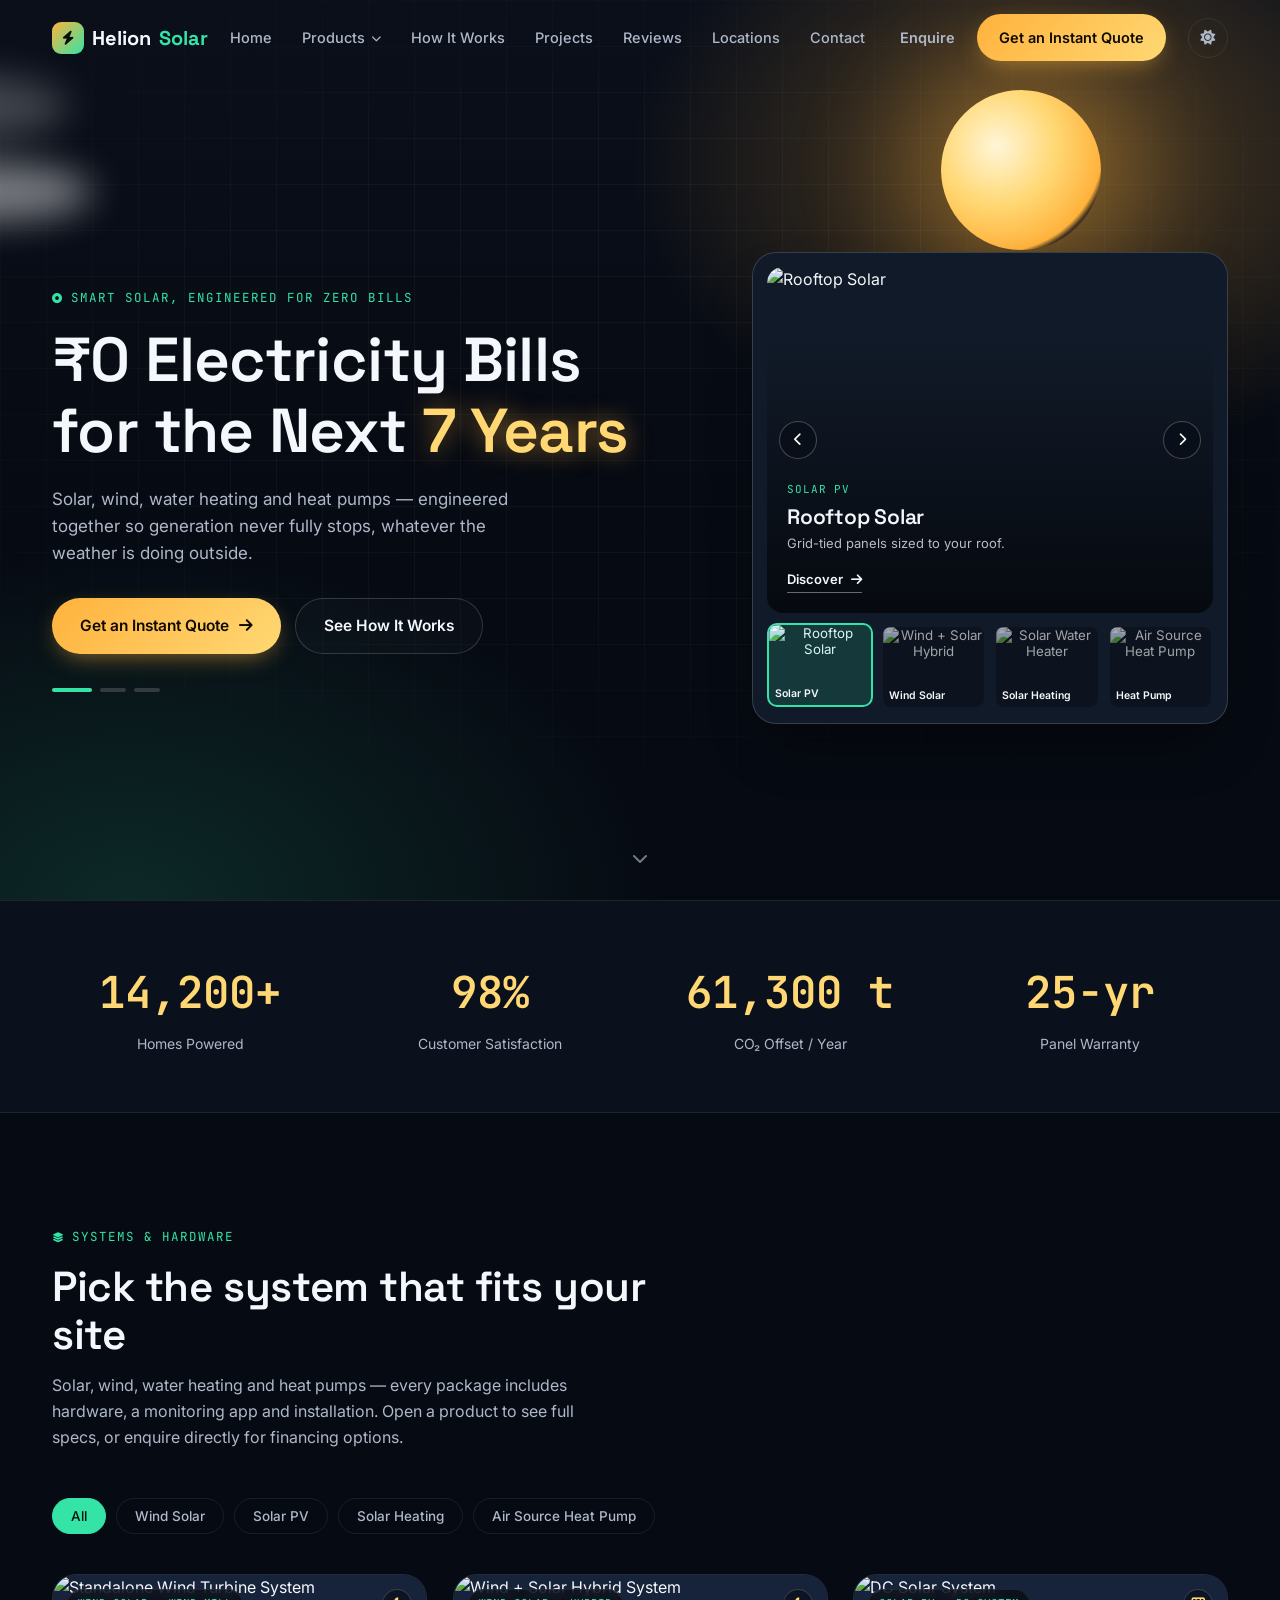
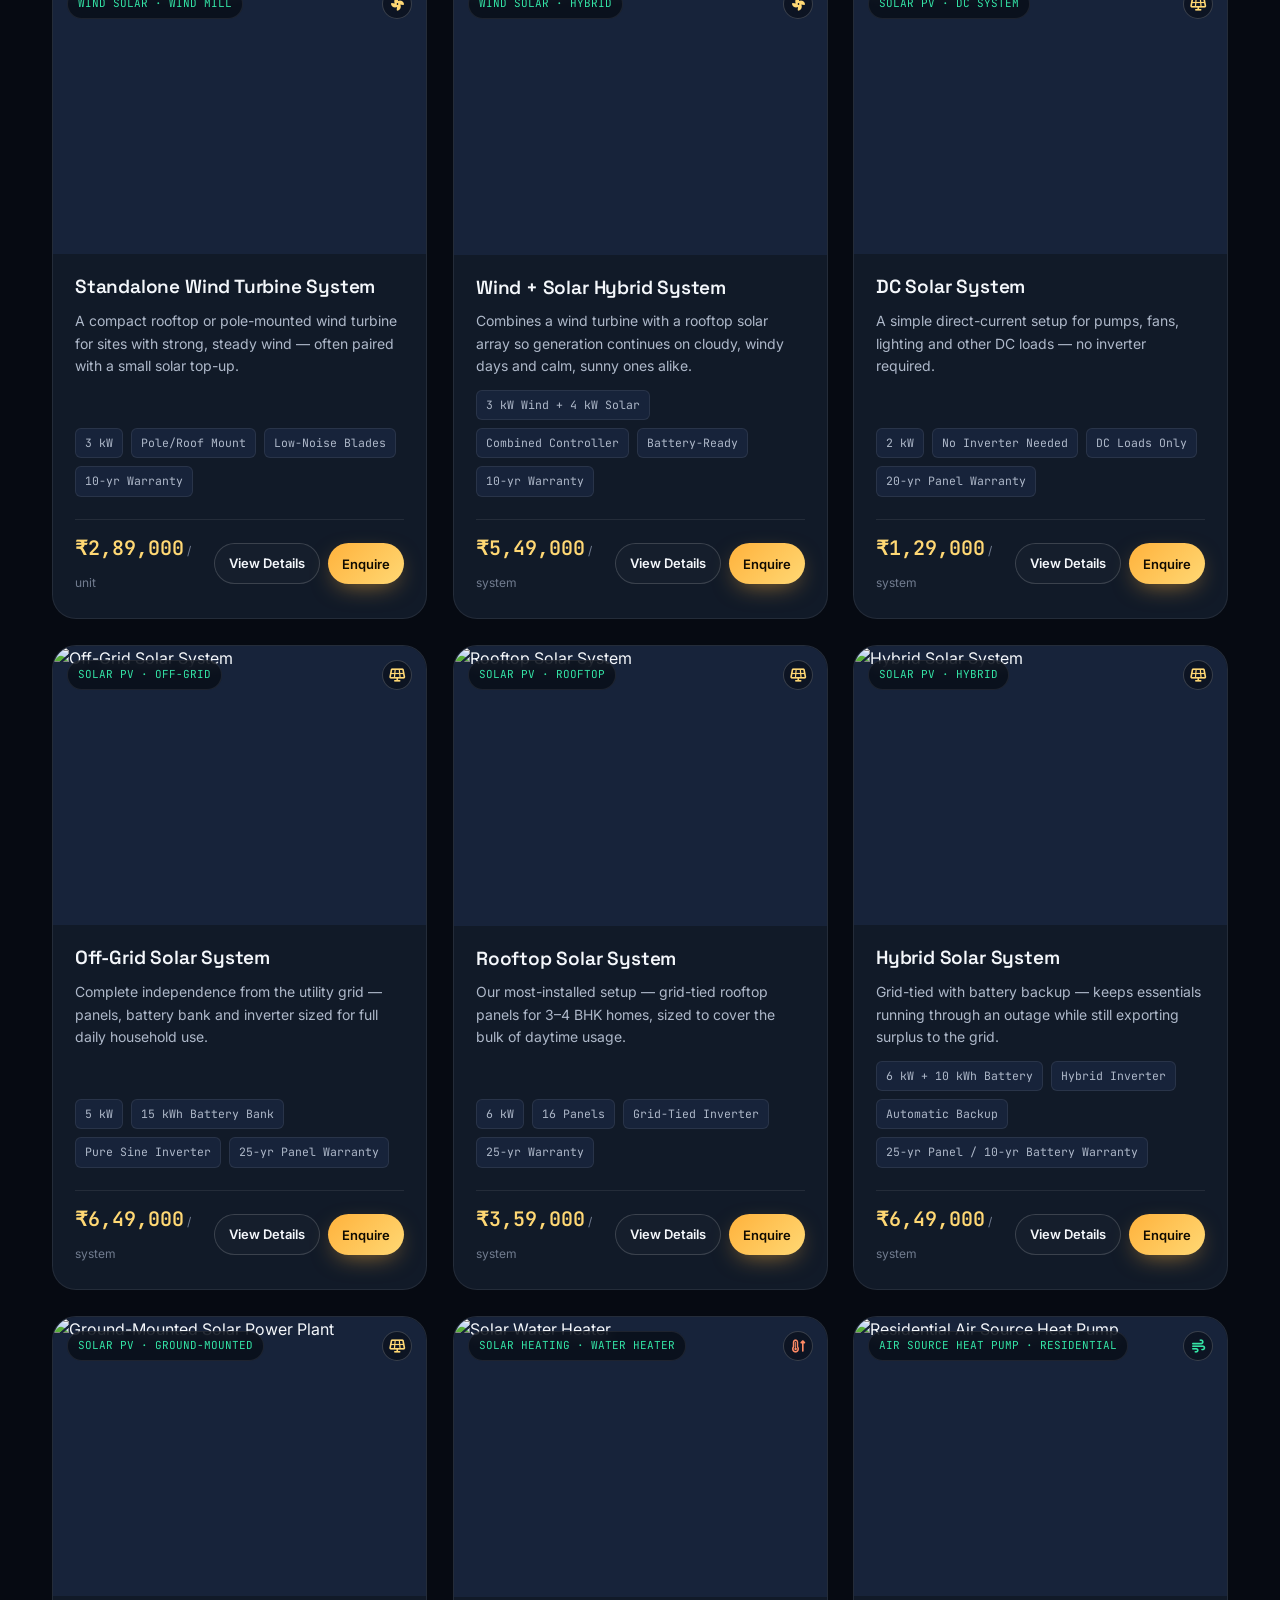
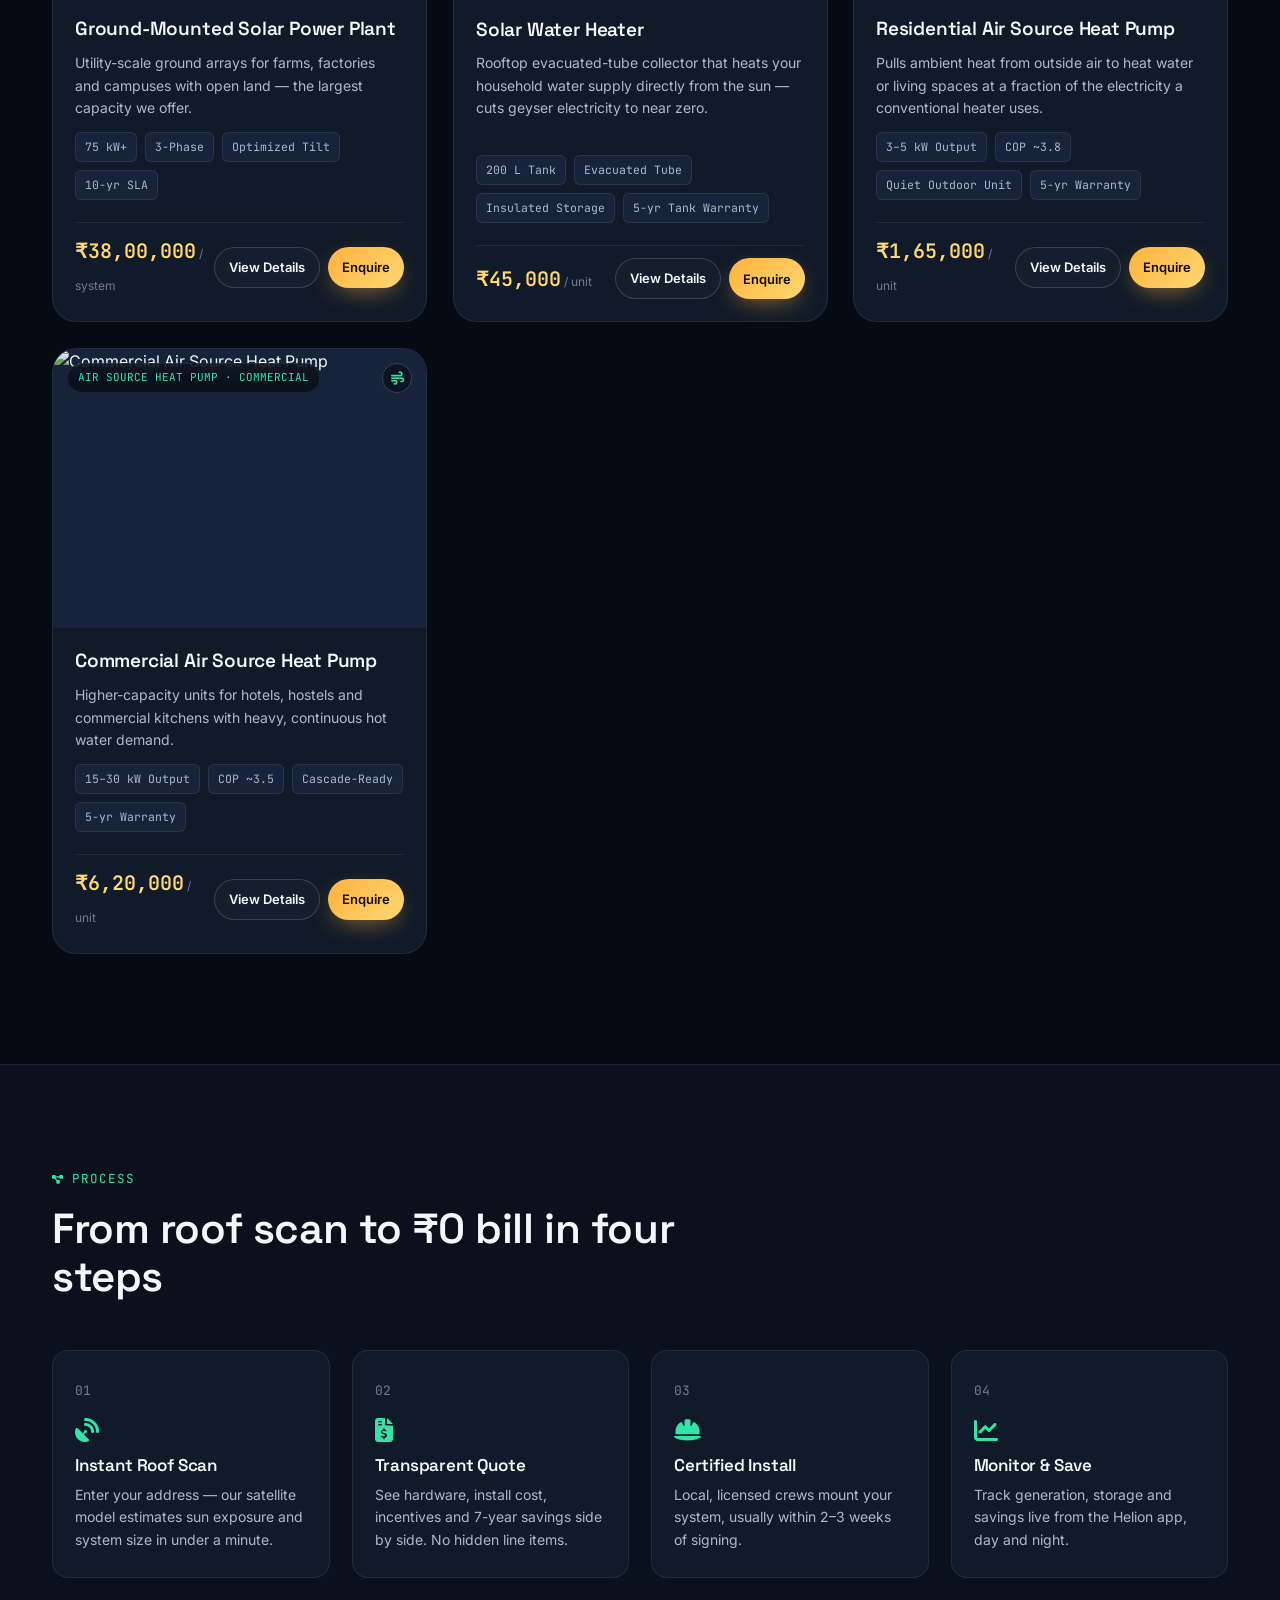
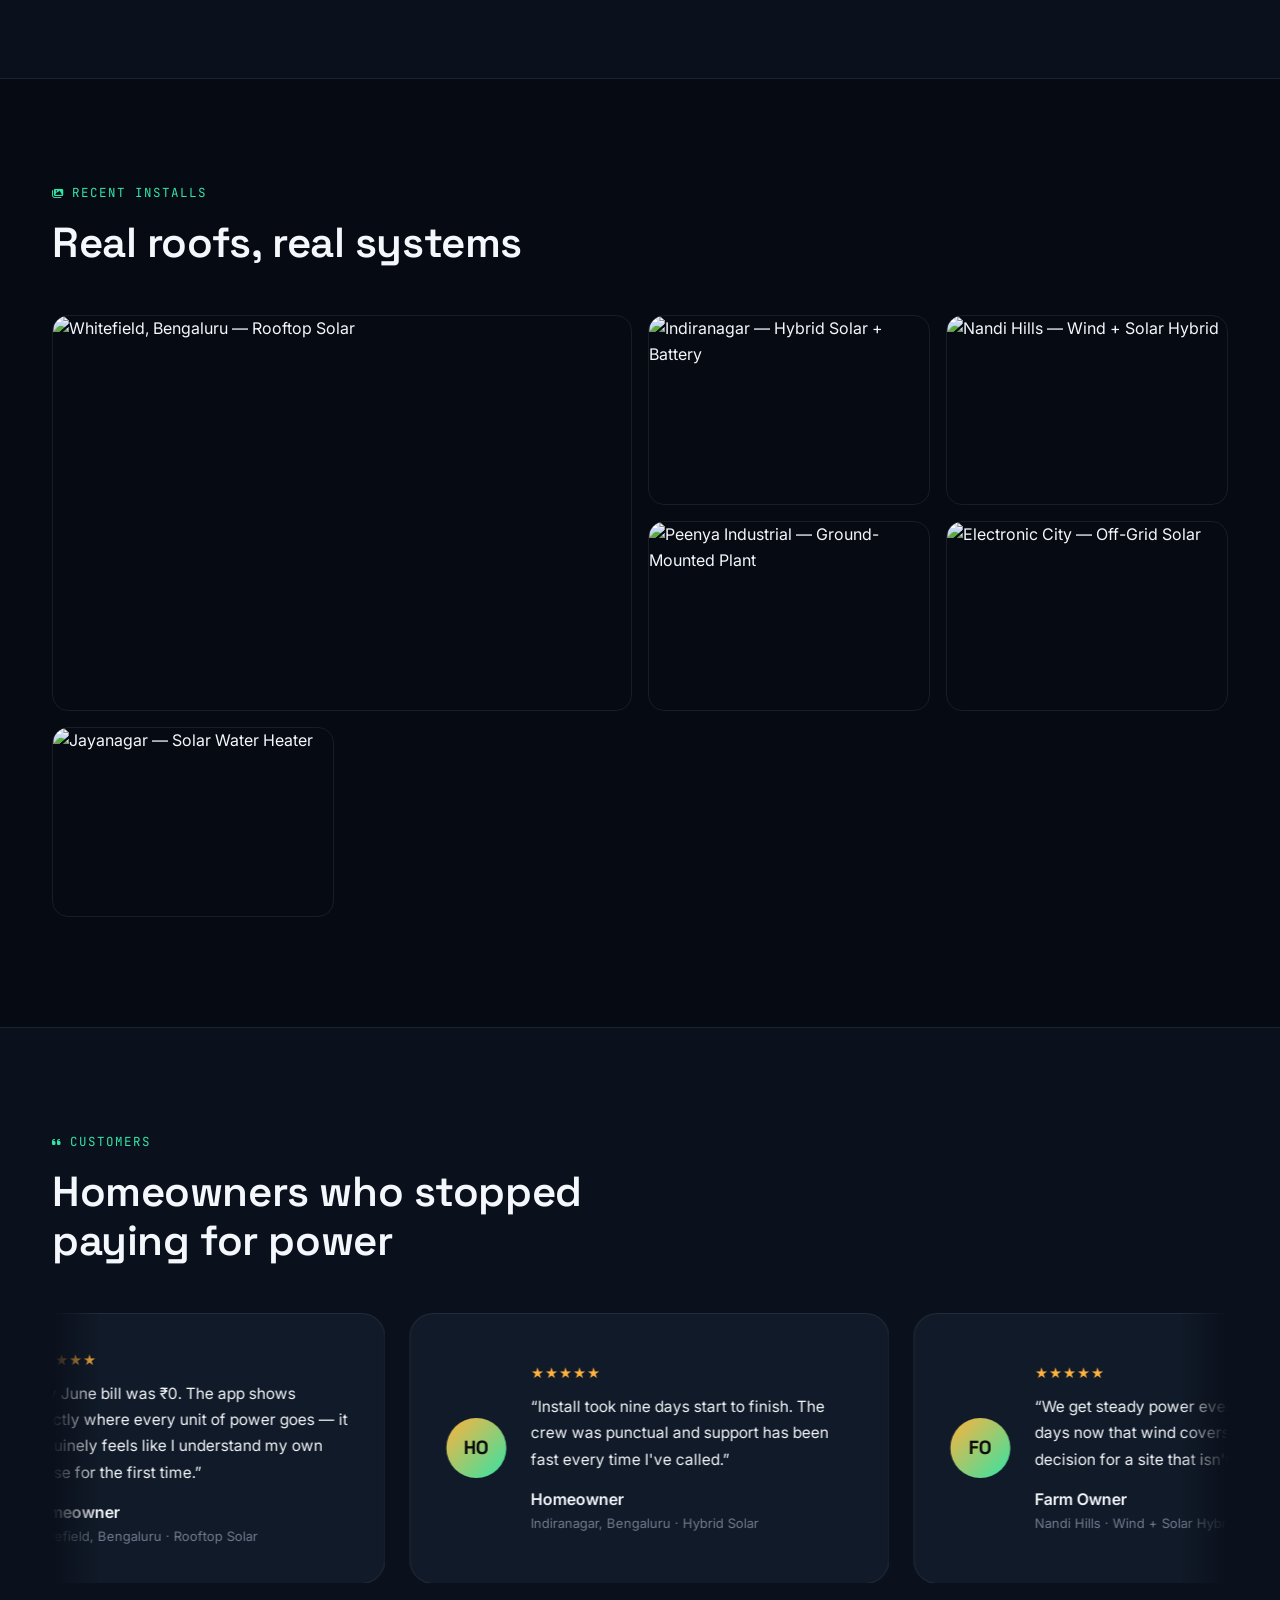
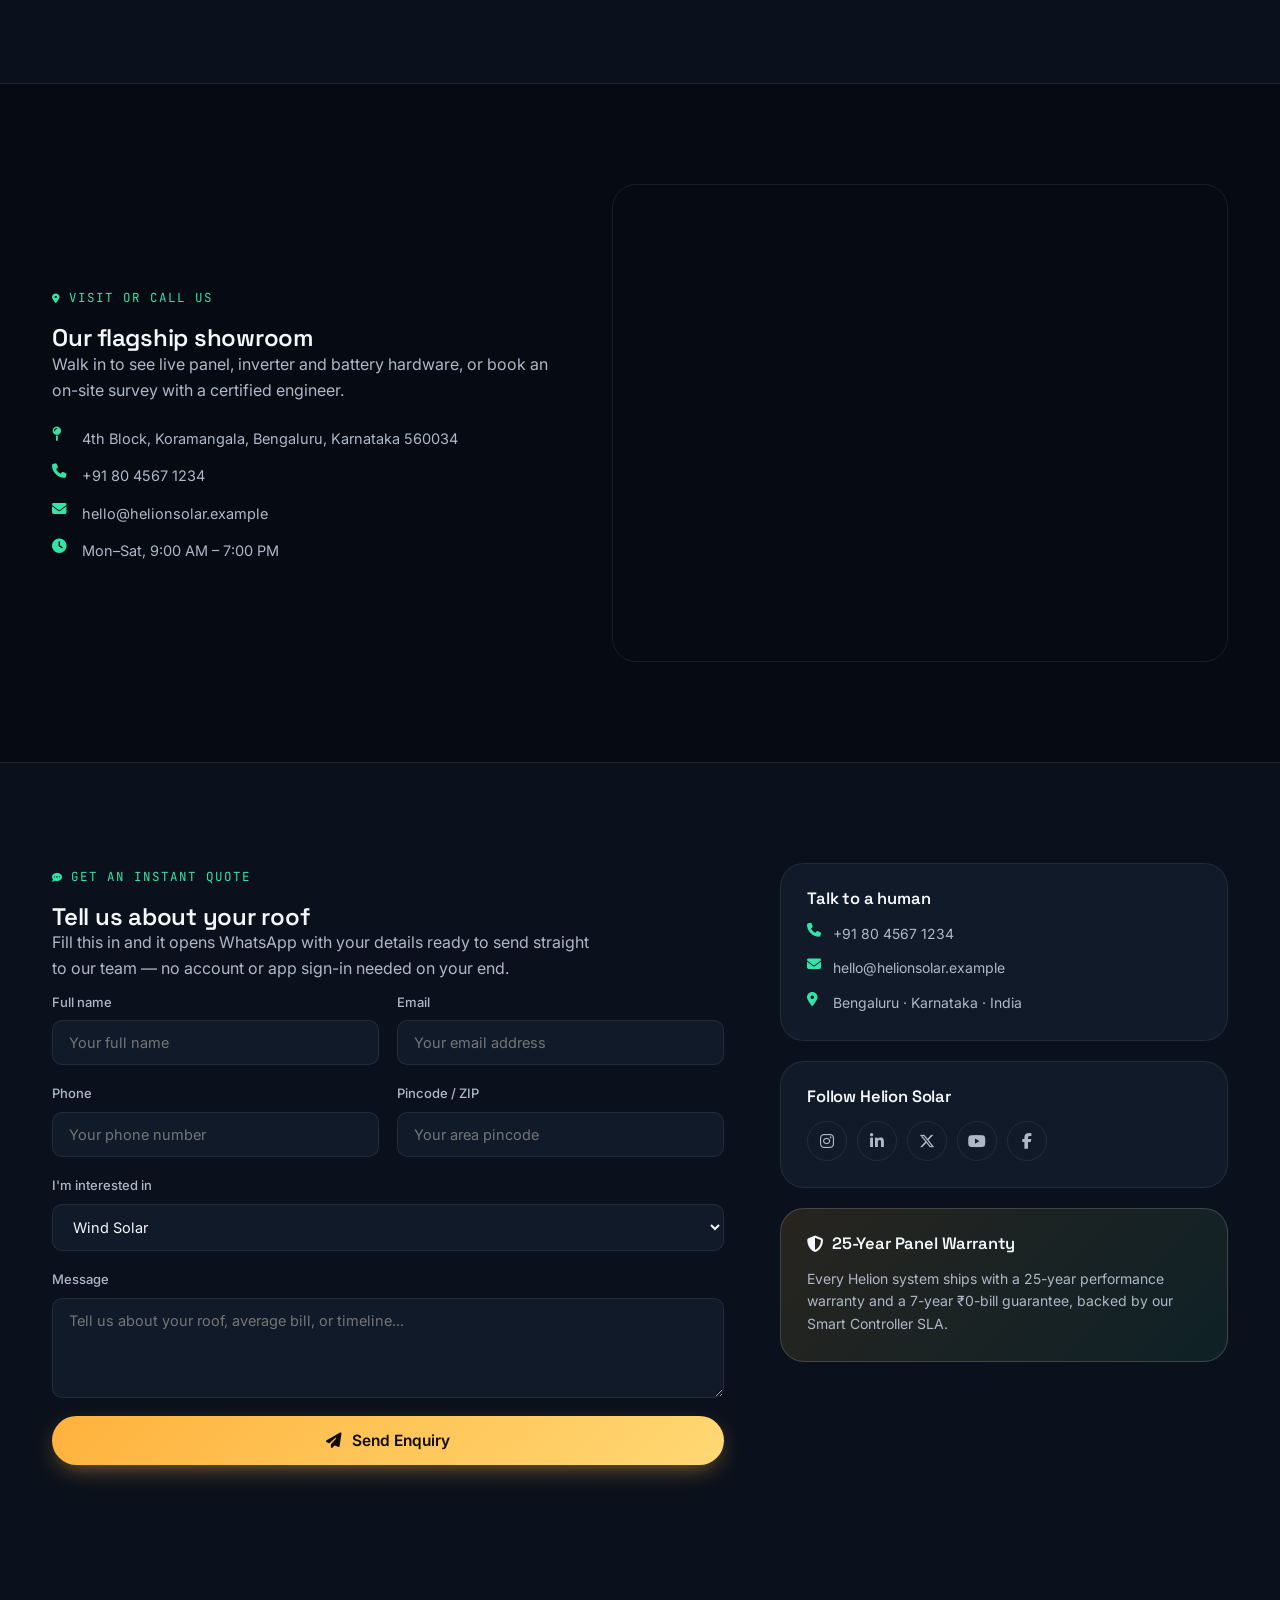
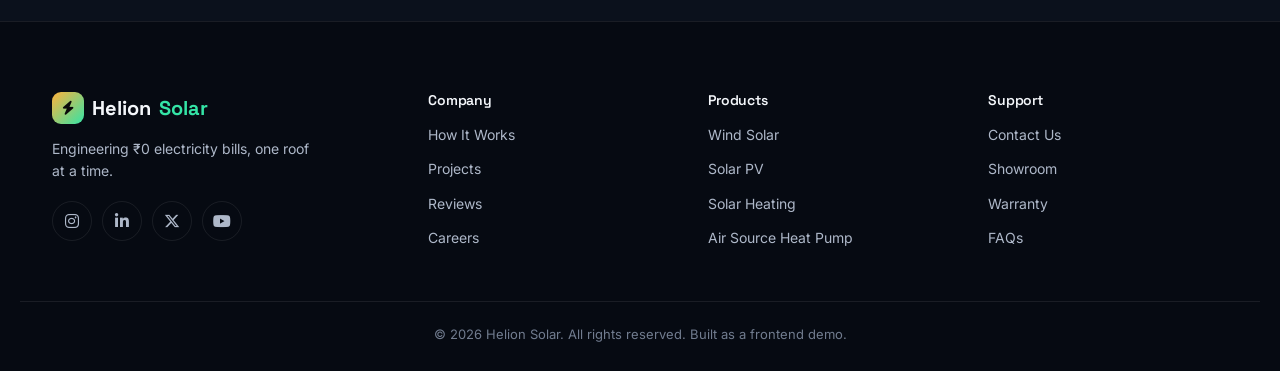
==== index.html @ bf916073 "Initial commit" ====
<!DOCTYPE html>
<html lang="en">
<head>
<meta charset="UTF-8">
<meta name="viewport" content="width=device-width, initial-scale=1.0">
<title>Helion Solar — Own the Sun</title>
<meta name="description" content="Helion Solar designs smart solar systems that erase your electricity bill for years. Get an instant quote and go solar today.">

<!-- ==========================================================
     THEME — set the saved theme (or default 'dark') before paint
     so there's no flash of the wrong theme. Edit the fallback
     'dark' below if you want the site to default to light mode.
     ========================================================== -->
<script>
  (function () {
    var saved = localStorage.getItem("helion-theme");
    document.documentElement.setAttribute("data-theme", saved || "dark");
  })();
</script>

<!-- ==========================================================
     FONTS
     Space Grotesk  -> display/headline typeface (geometric, technical)
     Inter           -> body copy
     JetBrains Mono  -> data/stat/utility typeface (facts counter, prices)
     ========================================================== -->
<link rel="preconnect" href="https://fonts.googleapis.com">
<link rel="preconnect" href="https://fonts.gstatic.com" crossorigin>
<link href="https://fonts.googleapis.com/css2?family=Space+Grotesk:wght@500;600;700&family=Inter:wght@400;500;600&family=JetBrains+Mono:wght@500;600&display=swap" rel="stylesheet">

<!-- Icon set -->
<link rel="stylesheet" href="https://cdnjs.cloudflare.com/ajax/libs/font-awesome/6.5.1/css/all.min.css">

<link rel="stylesheet" href="css/style.css">
</head>
<body>

<!-- ==========================================================
     PRE-LOADER (optional, cosmetic — remove <div id="preloader"> block
     freely if you don't want it)
     ========================================================== -->
<div id="preloader"><div class="sun-loader"></div></div>

<!-- ==========================================================
     NAVIGATION — sticky + shrinks on scroll, dropdown on Products
     ========================================================== -->
<header class="site-header" id="siteHeader">
  <nav class="navbar container">
    <a href="#home" class="brand">
      <span class="brand-mark"><i class="fa-solid fa-bolt"></i></span>
      Helion<span class="brand-accent">Solar</span>
    </a>

    <ul class="nav-links" id="navLinks">
      <li><a href="#home">Home</a></li>

      <li class="has-dropdown">
        <a href="#products">Products <i class="fa-solid fa-chevron-down dd-caret"></i></a>
        <ul class="dropdown">
          <li><a href="#products" data-filter-link="wind-solar">Wind Solar</a></li>
          <li><a href="#products" data-filter-link="solar-pv">Solar PV</a></li>
          <li><a href="#products" data-filter-link="solar-heating">Solar Heating</a></li>
          <li><a href="#products" data-filter-link="heat-pump">Air Source Heat Pump</a></li>
          <li><a href="#products" data-filter-link="all">View All</a></li>
        </ul>
      </li>

      <li><a href="#how-it-works">How It Works</a></li>
      <li><a href="#gallery">Projects</a></li>
      <li><a href="#testimonials">Reviews</a></li>
      <li><a href="#location">Locations</a></li>
      <li><a href="#contact">Contact</a></li>
    </ul>

    <div class="nav-actions">
      <a href="#contact" class="btn btn-ghost">Enquire</a>
      <a href="#products" class="btn btn-solid">Get an Instant Quote</a>
    </div>

    <div class="nav-utility">
      <button class="theme-toggle" id="themeToggle" aria-label="Switch to light mode">
        <i class="fa-solid fa-sun"></i>
      </button>
      <button class="hamburger" id="hamburger" aria-label="Toggle menu" aria-expanded="false">
        <span></span><span></span><span></span>
      </button>
    </div>
  </nav>
</header>

<main>

<!-- ==========================================================
     HERO — carousel + animated sky (sun/clouds) + "Explore Our
     Systems" showcase widget. Fully theme-aware: the sky gradient,
     text and card all switch between the light and dark palettes.
     ========================================================== -->
<section class="hero" id="home">
  <div class="hero-carousel" id="heroCarousel">
    <div class="hero-slide is-active" data-slide="0">
      <div class="hero-bg hero-bg--1"></div>
    </div>
    <div class="hero-slide" data-slide="1">
      <div class="hero-bg hero-bg--2"></div>
    </div>
    <div class="hero-slide" data-slide="2">
      <div class="hero-bg hero-bg--3"></div>
    </div>
  </div>

  <!-- Animated weather layer: a slowly drifting, pulsing sun and
       soft clouds. Purely decorative CSS animation (see style.css). -->
  <div class="hero-sky" aria-hidden="true">
    <div class="hero-sun"></div>
    <div class="hero-cloud hero-cloud--1"></div>
    <div class="hero-cloud hero-cloud--2"></div>
    <div class="hero-cloud hero-cloud--3"></div>
  </div>

  <div class="hero-overlay"></div>

  <div class="container hero-content">
    <div class="hero-text">
      <span class="eyebrow"><i class="fa-solid fa-circle-dot"></i> Smart Solar, Engineered for Zero Bills</span>
      <h1 class="hero-slide-copy is-active" data-copy="0">
        ₹0 Electricity Bills<br>for the Next <span class="text-glow">7 Years</span>
      </h1>
      <h1 class="hero-slide-copy" data-copy="1">
        Turn Your Roof<br>Into a <span class="text-glow">Power Plant</span>
      </h1>
      <h1 class="hero-slide-copy" data-copy="2">
        Store the Sun.<br>Use It <span class="text-glow">Whenever</span>.
      </h1>
      <p class="hero-sub">Solar, wind, water heating and heat pumps — engineered together so generation never fully stops, whatever the weather is doing outside.</p>

      <div class="hero-cta-row">
        <a href="#products" class="btn btn-solid btn-lg">Get an Instant Quote <i class="fa-solid fa-arrow-right"></i></a>
        <a href="#how-it-works" class="btn btn-outline btn-lg">See How It Works</a>
      </div>

      <div class="carousel-dots" id="carouselDots">
        <button class="dot is-active" data-dot="0" aria-label="Slide 1"></button>
        <button class="dot" data-dot="1" aria-label="Slide 2"></button>
        <button class="dot" data-dot="2" aria-label="Slide 3"></button>
      </div>
    </div>

    <!-- Signature element: "Explore Our Systems" showcase card.
         Cycles through the 4 product categories with a large photo,
         small clickable thumbnails and crossfade transitions. -->
    <div class="showcase-widget" id="showcaseWidget">
      <div class="showcase-main">
        <img id="showcaseMainImg" src="" alt="" class="showcase-main__img">
        <div class="showcase-main__scrim"></div>
        <button class="showcase-main__arrow showcase-main__arrow--prev" id="showcasePrev" aria-label="Previous system">
          <i class="fa-solid fa-chevron-left"></i>
        </button>
        <button class="showcase-main__arrow showcase-main__arrow--next" id="showcaseNext" aria-label="Next system">
          <i class="fa-solid fa-chevron-right"></i>
        </button>
        <div class="showcase-main__overlay">
          <span class="showcase-main__eyebrow" id="showcaseLabel">Solar PV</span>
          <h3 id="showcaseHeading">Rooftop Solar</h3>
          <p id="showcaseBlurb">Grid-tied panels sized to your roof.</p>
          <a href="#products" class="showcase-main__cta" id="showcaseCta">Discover <i class="fa-solid fa-arrow-right"></i></a>
        </div>
      </div>
      <div class="showcase-thumbs" id="showcaseThumbs"><!-- injected by script.js from SHOWCASE --></div>
    </div>
  </div>

  <a href="#facts" class="scroll-cue" aria-label="Scroll down"><i class="fa-solid fa-chevron-down"></i></a>
</section>

<!-- ==========================================================
     FACTS COUNTER
     ========================================================== -->
<section class="facts" id="facts">
  <div class="container facts-grid">
    <div class="fact">
      <span class="fact-number" data-target="14200" data-suffix="+">0</span>
      <span class="fact-label">Homes Powered</span>
    </div>
    <div class="fact">
      <span class="fact-number" data-target="98" data-suffix="%">0</span>
      <span class="fact-label">Customer Satisfaction</span>
    </div>
    <div class="fact">
      <span class="fact-number" data-target="61300" data-suffix=" t">0</span>
      <span class="fact-label">CO₂ Offset / Year</span>
    </div>
    <div class="fact">
      <span class="fact-number" data-target="25" data-suffix="-yr">0</span>
      <span class="fact-label">Panel Warranty</span>
    </div>
  </div>
</section>

<!-- ==========================================================
     PRODUCTS — highest priority section
     ========================================================== -->
<section class="products" id="products">
  <div class="container">
    <div class="section-head">
      <span class="eyebrow"><i class="fa-solid fa-layer-group"></i> Systems &amp; Hardware</span>
      <h2>Pick the system that fits your site</h2>
      <p class="section-sub">Solar, wind, water heating and heat pumps — every package includes hardware, a monitoring app and installation. Open a product to see full specs, or enquire directly for financing options.</p>
    </div>

    <div class="product-filters" id="productFilters">
      <button class="filter-chip is-active" data-filter="all">All</button>
      <button class="filter-chip" data-filter="wind-solar">Wind Solar</button>
      <button class="filter-chip" data-filter="solar-pv">Solar PV</button>
      <button class="filter-chip" data-filter="solar-heating">Solar Heating</button>
      <button class="filter-chip" data-filter="heat-pump">Air Source Heat Pump</button>
    </div>

    <div class="product-grid" id="productGrid">
      <!-- Product cards are injected by js/script.js from the PRODUCTS array
           so you can edit price/specs/images in one place. See script.js -->
    </div>
  </div>
</section>

<!-- ==========================================================
     HOW IT WORKS
     ========================================================== -->
<section class="how-it-works" id="how-it-works">
  <div class="container">
    <div class="section-head">
      <span class="eyebrow"><i class="fa-solid fa-diagram-project"></i> Process</span>
      <h2>From roof scan to ₹0 bill in four steps</h2>
    </div>

    <div class="steps-grid">
      <div class="step-card reveal">
        <span class="step-index">01</span>
        <i class="fa-solid fa-satellite-dish step-icon"></i>
        <h3>Instant Roof Scan</h3>
        <p>Enter your address — our satellite model estimates sun exposure and system size in under a minute.</p>
      </div>
      <div class="step-card reveal">
        <span class="step-index">02</span>
        <i class="fa-solid fa-file-invoice-dollar step-icon"></i>
        <h3>Transparent Quote</h3>
        <p>See hardware, install cost, incentives and 7-year savings side by side. No hidden line items.</p>
      </div>
      <div class="step-card reveal">
        <span class="step-index">03</span>
        <i class="fa-solid fa-helmet-safety step-icon"></i>
        <h3>Certified Install</h3>
        <p>Local, licensed crews mount your system, usually within 2–3 weeks of signing.</p>
      </div>
      <div class="step-card reveal">
        <span class="step-index">04</span>
        <i class="fa-solid fa-chart-line step-icon"></i>
        <h3>Monitor &amp; Save</h3>
        <p>Track generation, storage and savings live from the Helion app, day and night.</p>
      </div>
    </div>
  </div>
</section>

<!-- ==========================================================
     PROJECT GALLERY
     ========================================================== -->
<section class="gallery" id="gallery">
  <div class="container">
    <div class="section-head">
      <span class="eyebrow"><i class="fa-solid fa-images"></i> Recent Installs</span>
      <h2>Real roofs, real systems</h2>
    </div>
  </div>

  <div class="gallery-grid container" id="galleryGrid">
    <!-- injected by script.js from GALLERY array -->
  </div>
</section>

<!-- ==========================================================
     TESTIMONIALS CAROUSEL
     ========================================================== -->
<section class="testimonials" id="testimonials">
  <div class="container">
    <div class="section-head">
      <span class="eyebrow"><i class="fa-solid fa-quote-left"></i> Customers</span>
      <h2>Homeowners who stopped paying for power</h2>
    </div>

    <!-- Auto-scrolls continuously (js/script.js). Hover or focus to pause and read. -->
    <div class="testimonial-carousel" id="testimonialCarousel">
      <div class="tc-track-wrap" id="tcTrackWrap">
        <div class="tc-track" id="tcTrack">
          <!-- injected by script.js from TESTIMONIALS array, duplicated for a seamless loop -->
        </div>
      </div>
    </div>
  </div>
</section>

<!-- ==========================================================
     LOCATION / MAP
     ========================================================== -->
<section class="location" id="location">
  <div class="container location-grid">
    <div class="location-info">
      <span class="eyebrow"><i class="fa-solid fa-location-dot"></i> Visit or Call Us</span>
      <h2>Our flagship showroom</h2>
      <p class="section-sub">Walk in to see live panel, inverter and battery hardware, or book an on-site survey with a certified engineer.</p>
      <ul class="location-list">
        <li><i class="fa-solid fa-map-pin"></i> 4th Block, Koramangala, Bengaluru, Karnataka 560034</li>
        <li><i class="fa-solid fa-phone"></i> +91 80 4567 1234</li>
        <li><i class="fa-solid fa-envelope"></i> hello@helionsolar.example</li>
        <li><i class="fa-solid fa-clock"></i> Mon–Sat, 9:00 AM – 7:00 PM</li>
      </ul>
    </div>

    <div class="map-embed">
      <!-- Replace the src below with your real business address embed from Google Maps
           (Share > Embed a map) once you have one. -->
      <iframe
        title="Helion Solar showroom location"
        src="https://www.google.com/maps?q=Koramangala,Bengaluru&output=embed"
        loading="lazy"
        referrerpolicy="no-referrer-when-downgrade">
      </iframe>
    </div>
  </div>
</section>

<!-- ==========================================================
     ENQUIRY FORM + CONTACT / SOCIALS
     ========================================================== -->
<section class="contact" id="contact">
  <div class="container contact-grid">
    <div class="contact-form-wrap">
      <span class="eyebrow"><i class="fa-solid fa-comment-dots"></i> Get an Instant Quote</span>
      <h2>Tell us about your roof</h2>
      <p class="section-sub">Fill this in and it opens WhatsApp with your details ready to send straight to our team — no account or app sign-in needed on your end.</p>

      <form id="enquiryForm" class="enquiry-form" novalidate>
        <div class="form-row">
          <div class="form-field">
            <label for="fullName">Full name</label>
            <input type="text" id="fullName" name="fullName" placeholder="Your full name" required>
          </div>
          <div class="form-field">
            <label for="email">Email</label>
            <input type="email" id="email" name="email" placeholder="Your email address" required>
          </div>
        </div>

        <div class="form-row">
          <div class="form-field">
            <label for="phone">Phone</label>
            <input type="tel" id="phone" name="phone" placeholder="Your phone number" required>
          </div>
          <div class="form-field">
            <label for="pincode">Pincode / ZIP</label>
            <input type="text" id="pincode" name="pincode" placeholder="Your area pincode" required>
          </div>
        </div>

        <div class="form-field">
          <label for="interest">I'm interested in</label>
          <select id="interest" name="interest">
            <option value="wind-solar">Wind Solar</option>
            <option value="solar-pv">Solar PV</option>
            <option value="solar-heating">Solar Heating</option>
            <option value="heat-pump">Air Source Heat Pump</option>
            <option value="other">Not sure yet</option>
          </select>
        </div>

        <div class="form-field">
          <label for="message">Message</label>
          <textarea id="message" name="message" rows="4" placeholder="Tell us about your roof, average bill, or timeline..."></textarea>
        </div>

        <button type="submit" class="btn btn-solid btn-lg btn-block">
          <i class="fa-solid fa-paper-plane"></i> Send Enquiry
        </button>

        <p class="form-status" id="formStatus" aria-live="polite"></p>
      </form>
    </div>

    <div class="contact-side">
      <div class="contact-card">
        <h3>Talk to a human</h3>
        <ul class="contact-detail-list">
          <li><i class="fa-solid fa-phone"></i> +91 80 4567 1234</li>
          <li><i class="fa-solid fa-envelope"></i> hello@helionsolar.example</li>
          <li><i class="fa-solid fa-location-dot"></i> Bengaluru · Karnataka · India</li>
        </ul>
      </div>

      <div class="contact-card">
        <h3>Follow Helion Solar</h3>
        <div class="socials">
          <a href="#" aria-label="Instagram"><i class="fa-brands fa-instagram"></i></a>
          <a href="#" aria-label="LinkedIn"><i class="fa-brands fa-linkedin-in"></i></a>
          <a href="#" aria-label="X / Twitter"><i class="fa-brands fa-x-twitter"></i></a>
          <a href="#" aria-label="YouTube"><i class="fa-brands fa-youtube"></i></a>
          <a href="#" aria-label="Facebook"><i class="fa-brands fa-facebook-f"></i></a>
        </div>
      </div>

      <div class="contact-card contact-card--dark">
        <h3><i class="fa-solid fa-shield-halved"></i> 25-Year Panel Warranty</h3>
        <p>Every Helion system ships with a 25-year performance warranty and a 7-year ₹0-bill guarantee, backed by our Smart Controller SLA.</p>
      </div>
    </div>
  </div>
</section>

</main>

<!-- ==========================================================
     TOAST (used for enquiry form confirmations)
     ========================================================== -->
<div class="toast" id="toast"></div>

<!-- ==========================================================
     FOOTER
     ========================================================== -->
<footer class="site-footer">
  <div class="container footer-grid">
    <div class="footer-brand">
      <a href="#home" class="brand">
        <span class="brand-mark"><i class="fa-solid fa-bolt"></i></span>
        Helion<span class="brand-accent">Solar</span>
      </a>
      <p>Engineering ₹0 electricity bills, one roof at a time.</p>
      <div class="socials">
        <a href="#" aria-label="Instagram"><i class="fa-brands fa-instagram"></i></a>
        <a href="#" aria-label="LinkedIn"><i class="fa-brands fa-linkedin-in"></i></a>
        <a href="#" aria-label="X / Twitter"><i class="fa-brands fa-x-twitter"></i></a>
        <a href="#" aria-label="YouTube"><i class="fa-brands fa-youtube"></i></a>
      </div>
    </div>

    <div class="footer-col">
      <h4>Company</h4>
      <a href="#how-it-works">How It Works</a>
      <a href="#gallery">Projects</a>
      <a href="#testimonials">Reviews</a>
      <a href="#contact">Careers</a>
    </div>

    <div class="footer-col">
      <h4>Products</h4>
      <a href="#products">Wind Solar</a>
      <a href="#products">Solar PV</a>
      <a href="#products">Solar Heating</a>
      <a href="#products">Air Source Heat Pump</a>
    </div>

    <div class="footer-col">
      <h4>Support</h4>
      <a href="#contact">Contact Us</a>
      <a href="#location">Showroom</a>
      <a href="#">Warranty</a>
      <a href="#">FAQs</a>
    </div>
  </div>

  <div class="container footer-bottom">
    <p>&copy; <span id="year"></span> Helion Solar. All rights reserved. Built as a frontend demo.</p>
  </div>
</footer>

<!-- Back to top -->
<button id="backToTop" class="back-to-top" aria-label="Back to top">
  <i class="fa-solid fa-arrow-up"></i>
</button>

<script src="js/data.js"></script>
<script src="js/common.js"></script>
<script src="js/script.js"></script>
</body>
</html>
---- css/style.css ----
/* =============================================================
   HELION SOLAR — STYLESHEET
   -------------------------------------------------------------
   Table of contents:
   1.  Design tokens (edit colors/fonts/spacing here)
   2.  Reset & base
   3.  Layout helpers
   4.  Buttons
   5.  Preloader
   6.  Navigation
   7.  Hero + bill widget (signature element)
   8.  Facts counter
   9.  Products
   10. How it works
   11. Gallery
   12. Testimonials
   13. Location / map
   14. Contact / enquiry form
   15. Toast
   16. Footer + back to top
   17. Scroll reveal animation
   18. Responsive breakpoints
   19. Light theme overrides
   20. Theme toggle button
   ============================================================= */

/* -------------------------------------------------------------
   1. DESIGN TOKENS
   Change these to re-theme the whole site from one place.
   ------------------------------------------------------------- */
:root {
  /* backgrounds, darkest to lightest */
  --bg-0: #060a12;
  --bg-1: #0b111c;
  --bg-2: #111a28;
  --bg-3: #17233a;

  /* text */
  --text-0: #f4f7fb;
  --text-1: #aeb8c9;
  --text-2: #717c8f;

  /* accents */
  --amber: #ffb23c;
  --amber-light: #ffd874;
  --teal: #34e4a6;
  --teal-dark: #1c9d70;

  /* lines / borders */
  --line: rgba(255, 255, 255, 0.08);
  --line-strong: rgba(255, 255, 255, 0.16);

  /* sticky header background — themed; matches whichever palette
     is currently active once the header is scrolled and opaque */
  --header-bg: rgba(6, 10, 18, 0.82);

  /* hero sky gradients + grid overlay line — fully themed so the
     hero visibly changes with light/dark mode too (see section 19) */
  --hero-grad-1:
    radial-gradient(700px 500px at 82% 18%, rgba(255,178,60,0.30), transparent 60%),
    radial-gradient(900px 600px at 10% 100%, rgba(52,228,166,0.14), transparent 60%),
    linear-gradient(180deg, #0a0f1a 0%, #060a12 60%);
  --hero-grad-2:
    radial-gradient(650px 480px at 15% 15%, rgba(52,228,166,0.24), transparent 60%),
    radial-gradient(800px 600px at 90% 90%, rgba(255,178,60,0.16), transparent 60%),
    linear-gradient(180deg, #081019 0%, #060a12 60%);
  --hero-grad-3:
    radial-gradient(600px 500px at 50% 0%, rgba(255,178,60,0.20), transparent 55%),
    radial-gradient(700px 700px at 100% 100%, rgba(52,228,166,0.18), transparent 60%),
    linear-gradient(180deg, #070b13 0%, #05070d 60%);
  --hero-grid-line: rgba(255, 255, 255, 0.035);

  /* type */
  --font-display: "Space Grotesk", "Segoe UI", sans-serif;
  --font-body: "Inter", "Segoe UI", sans-serif;
  --font-mono: "JetBrains Mono", monospace;

  /* layout */
  --container-w: 1240px;
  --radius-sm: 10px;
  --radius-md: 16px;
  --radius-lg: 24px;
  --nav-h: 76px;

  /* motion */
  --ease: cubic-bezier(0.22, 1, 0.36, 1);
}

@media (prefers-reduced-motion: reduce) {
  *, *::before, *::after {
    animation-duration: 0.001ms !important;
    animation-iteration-count: 1 !important;
    transition-duration: 0.001ms !important;
    scroll-behavior: auto !important;
  }
}

/* -------------------------------------------------------------
   2. RESET & BASE
   ------------------------------------------------------------- */
* { box-sizing: border-box; margin: 0; padding: 0; }

html {
  scroll-behavior: smooth;
  scroll-padding-top: var(--nav-h);
}

body {
  background: var(--bg-0);
  color: var(--text-0);
  font-family: var(--font-body);
  line-height: 1.6;
  -webkit-font-smoothing: antialiased;
  overflow-x: hidden;
}

img { max-width: 100%; display: block; }
a { color: inherit; text-decoration: none; }
ul { list-style: none; }
button { font-family: inherit; cursor: pointer; border: none; background: none; color: inherit; }
input, select, textarea { font-family: inherit; }

h1, h2, h3, h4 {
  font-family: var(--font-display);
  font-weight: 600;
  line-height: 1.15;
  letter-spacing: -0.01em;
}

:focus-visible {
  outline: 2px solid var(--teal);
  outline-offset: 3px;
}

/* -------------------------------------------------------------
   3. LAYOUT HELPERS
   ------------------------------------------------------------- */
.container {
  width: 100%;
  max-width: var(--container-w);
  margin: 0 auto;
  padding: 0 32px;
}

.eyebrow {
  display: inline-flex;
  align-items: center;
  gap: 8px;
  font-family: var(--font-mono);
  font-size: 12.5px;
  letter-spacing: 0.08em;
  text-transform: uppercase;
  color: var(--teal);
  margin-bottom: 16px;
}
.eyebrow i { font-size: 10px; }

.section-head {
  max-width: 640px;
  margin-bottom: 48px;
}
.section-head h2 {
  font-size: clamp(28px, 3.4vw, 42px);
  margin-bottom: 14px;
}
.section-sub { color: var(--text-1); font-size: 16px; max-width: 540px; }

.text-glow {
  color: var(--amber-light);
  text-shadow: 0 0 24px rgba(255, 178, 60, 0.55);
}

section { position: relative; }

/* -------------------------------------------------------------
   4. BUTTONS
   ------------------------------------------------------------- */
.btn {
  display: inline-flex;
  align-items: center;
  justify-content: center;
  gap: 10px;
  padding: 12px 22px;
  border-radius: 999px;
  font-weight: 600;
  font-size: 14.5px;
  white-space: nowrap;
  transition: transform 0.25s var(--ease), box-shadow 0.25s var(--ease), background 0.25s var(--ease), border-color 0.25s var(--ease);
}
.btn:active { transform: translateY(1px) scale(0.98); }

.btn-solid {
  background: linear-gradient(135deg, var(--amber) 0%, var(--amber-light) 100%);
  color: #100b02;
  box-shadow: 0 8px 24px -8px rgba(255, 178, 60, 0.6);
}
.btn-solid:hover { box-shadow: 0 12px 30px -6px rgba(255, 178, 60, 0.75); transform: translateY(-2px); }

.btn-outline {
  border: 1.5px solid var(--line-strong);
  color: var(--text-0);
  background: rgba(255, 255, 255, 0.02);
}
.btn-outline:hover { border-color: var(--teal); color: var(--teal); }

.btn-ghost {
  color: var(--text-1);
  padding: 10px 14px;
}
.btn-ghost:hover { color: var(--text-0); }

.btn-lg { padding: 15px 28px; font-size: 15.5px; }
.btn-block { width: 100%; }

/* -------------------------------------------------------------
   5. PRELOADER
   ------------------------------------------------------------- */
#preloader {
  position: fixed; inset: 0; z-index: 9999;
  background: var(--bg-0);
  display: flex; align-items: center; justify-content: center;
  transition: opacity 0.6s var(--ease), visibility 0.6s var(--ease);
}
#preloader.is-hidden { opacity: 0; visibility: hidden; pointer-events: none; }

.sun-loader {
  width: 54px; height: 54px; border-radius: 50%;
  background: conic-gradient(from 0deg, var(--amber), var(--teal), var(--amber));
  animation: spin 1s linear infinite;
  -webkit-mask: radial-gradient(farthest-side, transparent calc(100% - 6px), #000 calc(100% - 6px));
  mask: radial-gradient(farthest-side, transparent calc(100% - 6px), #000 calc(100% - 6px));
}
@keyframes spin { to { transform: rotate(360deg); } }

/* -------------------------------------------------------------
   6. NAVIGATION
   ------------------------------------------------------------- */
.site-header {
  position: fixed; top: 0; left: 0; right: 0; z-index: 500;
  height: var(--nav-h);
  display: flex; align-items: center;
  background: transparent;
  transition: background 0.35s var(--ease), height 0.35s var(--ease), box-shadow 0.35s var(--ease), border-color .35s var(--ease);
  border-bottom: 1px solid transparent;
}
.site-header.is-scrolled {
  height: 64px;
  background: var(--header-bg);
  backdrop-filter: blur(14px) saturate(140%);
  border-bottom: 1px solid var(--line);
  box-shadow: 0 8px 30px -12px rgba(0,0,0,0.6);
}

.navbar {
  display: flex; align-items: center; justify-content: space-between;
  width: 100%;
}

.brand {
  display: flex; align-items: center; gap: 8px;
  font-family: var(--font-display); font-weight: 700; font-size: 20px;
}
.brand-mark {
  display: grid; place-items: center;
  width: 32px; height: 32px; border-radius: 9px;
  background: linear-gradient(135deg, var(--amber), var(--teal));
  color: #0a0a0a; font-size: 14px;
}
.brand-accent { color: var(--teal); }

.nav-links { display: flex; align-items: center; gap: 30px; }
.nav-links > li > a {
  display: flex; align-items: center; gap: 6px;
  font-size: 14.5px; font-weight: 500; color: var(--text-1);
  padding: 8px 0; position: relative;
  transition: color 0.2s;
}
.nav-links > li > a::after {
  content: ""; position: absolute; left: 0; bottom: 0;
  width: 0; height: 2px; background: var(--teal);
  transition: width 0.25s var(--ease);
}
.nav-links > li > a:hover { color: var(--text-0); }
.nav-links > li > a:hover::after { width: 100%; }
.dd-caret { font-size: 10px; transition: transform 0.25s var(--ease); }

/* dropdown */
.has-dropdown { position: relative; }
.dropdown {
  position: absolute; top: calc(100% + 14px); left: -14px;
  min-width: 230px;
  background: var(--bg-2);
  border: 1px solid var(--line);
  border-radius: var(--radius-md);
  padding: 8px;
  opacity: 0; visibility: hidden; transform: translateY(8px);
  transition: opacity 0.25s var(--ease), transform 0.25s var(--ease), visibility 0.25s;
  box-shadow: 0 24px 48px -16px rgba(0,0,0,0.6);
}
.has-dropdown:hover .dropdown,
.has-dropdown:focus-within .dropdown {
  opacity: 1; visibility: visible; transform: translateY(0);
}
.has-dropdown:hover .dd-caret { transform: rotate(180deg); }
.dropdown li a {
  display: block; padding: 10px 12px; border-radius: 8px;
  font-size: 14px; color: var(--text-1);
}
.dropdown li a:hover { background: var(--bg-3); color: var(--text-0); }

.nav-actions { display: flex; align-items: center; gap: 8px; }

.hamburger {
  display: none; flex-direction: column; gap: 5px;
  width: 34px; height: 34px; padding: 8px; border-radius: 8px;
}
.hamburger span {
  display: block; width: 100%; height: 2px; background: var(--text-0);
  transition: transform 0.3s var(--ease), opacity 0.3s var(--ease);
}
.hamburger.is-active span:nth-child(1) { transform: translateY(7px) rotate(45deg); }
.hamburger.is-active span:nth-child(2) { opacity: 0; }
.hamburger.is-active span:nth-child(3) { transform: translateY(-7px) rotate(-45deg); }

/* -------------------------------------------------------------
   7. HERO + BILL WIDGET
   ------------------------------------------------------------- */
.hero {
  position: relative;
  min-height: 100vh;
  display: flex; align-items: center;
  padding-top: var(--nav-h);
  overflow: hidden;
}

.hero-carousel { position: absolute; inset: 0; z-index: 0; }
.hero-slide {
  position: absolute; inset: 0;
  opacity: 0; transition: opacity 1.4s var(--ease);
}
.hero-slide.is-active { opacity: 1; }

.hero-bg { position: absolute; inset: 0; background-size: cover; transition: background 0.6s var(--ease); }
.hero-bg--1 { background: var(--hero-grad-1); }
.hero-bg--2 { background: var(--hero-grad-2); }
.hero-bg--3 { background: var(--hero-grad-3); }

/* Animated weather layer — a slowly drifting, pulsing sun plus a
   few soft drifting clouds. Pure CSS, purely decorative. */
.hero-sky { position: absolute; inset: 0; z-index: 0; overflow: hidden; pointer-events: none; }

.hero-sun {
  position: absolute; top: 10%; right: 14%;
  width: 160px; height: 160px; border-radius: 50%;
  background: radial-gradient(circle at 35% 35%, #fff6d8, var(--amber-light) 40%, var(--amber) 72%, transparent 76%);
  box-shadow: 0 0 110px 36px rgba(255, 178, 60, 0.32);
  animation: sunDrift 22s ease-in-out infinite, sunPulse 6s ease-in-out infinite;
}
@keyframes sunDrift {
  0%, 100% { transform: translate(0, 0); }
  50% { transform: translate(-36px, 26px); }
}
@keyframes sunPulse {
  0%, 100% { opacity: 0.85; filter: blur(0px); }
  50% { opacity: 1; filter: blur(1px); }
}

.hero-cloud {
  position: absolute; border-radius: 50%;
  background: rgba(255, 255, 255, 0.45);
  filter: blur(18px);
}
.hero-cloud--1 { width: 220px; height: 60px; top: 18%; left: -10%; animation: cloudDrift1 46s linear infinite; }
.hero-cloud--2 { width: 160px; height: 46px; top: 32%; left: -20%; opacity: 0.7; animation: cloudDrift2 60s linear infinite; }
.hero-cloud--3 { width: 260px; height: 70px; top: 8%; left: -15%; opacity: 0.5; animation: cloudDrift3 74s linear infinite; }
@keyframes cloudDrift1 { from { transform: translateX(0); } to { transform: translateX(140vw); } }
@keyframes cloudDrift2 { from { transform: translateX(0); } to { transform: translateX(150vw); } }
@keyframes cloudDrift3 { from { transform: translateX(0); } to { transform: translateX(160vw); } }

/* subtle circuit / grid texture over the hero for a "smart tech" feel */
.hero-overlay {
  position: absolute; inset: 0; z-index: 1; pointer-events: none;
  background-image:
    linear-gradient(var(--hero-grid-line) 1px, transparent 1px),
    linear-gradient(90deg, var(--hero-grid-line) 1px, transparent 1px);
  background-size: 46px 46px;
  mask-image: radial-gradient(ellipse 80% 60% at 50% 40%, #000 40%, transparent 90%);
}

@media (prefers-reduced-motion: reduce) {
  .hero-sun, .hero-cloud { animation: none; }
}

.hero-content {
  position: relative; z-index: 2;
  display: grid;
  grid-template-columns: 1.15fr 0.85fr;
  gap: 56px;
  align-items: center;
  padding-top: 40px; padding-bottom: 40px;
}

.hero-slide-copy {
  display: none;
  font-size: clamp(38px, 5vw, 62px);
  margin-bottom: 20px;
}
.hero-slide-copy.is-active { display: block; }

.hero-sub {
  color: var(--text-1);
  font-size: 17px;
  max-width: 480px;
  margin-bottom: 30px;
}

.hero-cta-row { display: flex; gap: 14px; flex-wrap: wrap; margin-bottom: 34px; }

.carousel-dots { display: flex; gap: 8px; }
.dot {
  width: 26px; height: 4px; border-radius: 4px;
  background: var(--line-strong);
  transition: background 0.3s, width 0.3s var(--ease);
}
.dot.is-active { background: var(--teal); width: 40px; }

/* signature element: "Explore Our Systems" showcase widget */
.showcase-widget {
  background: var(--bg-2);
  border: 1px solid var(--line-strong);
  border-radius: var(--radius-lg);
  padding: 14px;
  backdrop-filter: blur(20px);
  box-shadow: 0 30px 60px -20px rgba(0,0,0,0.45);
  animation: floaty 6s ease-in-out infinite;
}
@keyframes floaty {
  0%, 100% { transform: translateY(0); }
  50% { transform: translateY(-10px); }
}

.showcase-main {
  position: relative;
  aspect-ratio: 4/3.1;
  border-radius: var(--radius-md);
  overflow: hidden;
  margin-bottom: 12px;
}
.showcase-main__img {
  width: 100%; height: 100%; object-fit: cover;
  transition: opacity 0.35s var(--ease);
}
.showcase-main__scrim {
  position: absolute; inset: 0;
  background: linear-gradient(0deg, rgba(4,7,12,0.88) 0%, rgba(4,7,12,0.25) 55%, transparent 80%);
}
.showcase-main__overlay {
  position: absolute; left: 0; right: 0; bottom: 0; padding: 20px;
  color: #f4f7fb; /* stays light — it always sits over a photo + dark scrim */
}
.showcase-main__eyebrow {
  display: inline-block; font-family: var(--font-mono); font-size: 11px; text-transform: uppercase;
  letter-spacing: 0.08em; color: var(--teal); margin-bottom: 6px;
}
.showcase-main__overlay h3 { font-size: 21px; margin-bottom: 4px; color: #f4f7fb; }
.showcase-main__overlay p { font-size: 13px; color: rgba(244,247,251,0.75); margin-bottom: 12px; }
.showcase-main__cta {
  display: inline-flex; align-items: center; gap: 8px;
  font-size: 13px; font-weight: 600; color: #f4f7fb;
  border-bottom: 1px solid rgba(244,247,251,0.4); padding-bottom: 2px;
  transition: gap 0.25s var(--ease), border-color 0.25s var(--ease);
}
.showcase-main__cta:hover { gap: 12px; border-color: var(--teal); color: var(--teal); }

.showcase-main__arrow {
  position: absolute; top: 50%; transform: translateY(-50%);
  width: 38px; height: 38px; border-radius: 50%;
  background: rgba(6,10,18,0.5); backdrop-filter: blur(6px);
  color: #fff; display: grid; place-items: center;
  border: 1px solid rgba(255,255,255,0.25);
  transition: background 0.25s var(--ease);
}
.showcase-main__arrow:hover { background: rgba(6,10,18,0.75); }
.showcase-main__arrow--prev { left: 12px; }
.showcase-main__arrow--next { right: 12px; }

.showcase-thumbs { display: grid; grid-template-columns: repeat(4, 1fr); gap: 8px; }
.showcase-thumb {
  position: relative; aspect-ratio: 1/0.8; border-radius: 10px; overflow: hidden;
  border: 2px solid transparent; padding: 0;
  transition: border-color 0.25s var(--ease), transform 0.25s var(--ease);
}
.showcase-thumb img { width: 100%; height: 100%; object-fit: cover; }
.showcase-thumb::after { content: ""; position: absolute; inset: 0; background: rgba(4,7,12,0.35); transition: background 0.25s; }
.showcase-thumb span {
  position: absolute; left: 6px; bottom: 5px; z-index: 1;
  font-size: 10.5px; font-weight: 600; color: #f4f7fb;
}
.showcase-thumb.is-active { border-color: var(--teal); transform: translateY(-2px); }
.showcase-thumb.is-active::after { background: rgba(52,228,166,0.15); }
.showcase-thumb:hover::after { background: rgba(4,7,12,0.15); }

/* -------------------------------------------------------------
   CATEGORY ICON ANIMATIONS — small animated badge on product
   cards indicating category at a glance (wind spins, sun pulses,
   heat rises, heat-pump fan turns).
   ------------------------------------------------------------- */
.category-icon {
  position: absolute; top: 14px; right: 14px; z-index: 1;
  width: 30px; height: 30px; border-radius: 50%;
  display: grid; place-items: center; font-size: 13px;
  background: rgba(6,10,18,0.55); backdrop-filter: blur(6px);
  border: 1px solid rgba(255,255,255,0.18); color: var(--amber-light);
}
.category-icon--wind-solar i { animation: spin 3.2s linear infinite; }
.category-icon--solar-pv i { animation: iconPulse 2.4s ease-in-out infinite; }
.category-icon--solar-heating i { animation: iconRise 2.2s ease-in-out infinite; color: #ff8a65; }
.category-icon--heat-pump i { animation: spin 4s linear infinite reverse; color: var(--teal); }
@keyframes iconPulse { 0%, 100% { transform: scale(1); opacity: 0.85; } 50% { transform: scale(1.18); opacity: 1; } }
@keyframes iconRise { 0%, 100% { transform: translateY(0); opacity: 0.8; } 50% { transform: translateY(-3px); opacity: 1; } }

.scroll-cue {
  position: absolute; bottom: 28px; left: 50%; transform: translateX(-50%);
  z-index: 2; color: var(--text-2);
  animation: bounce 2s ease-in-out infinite;
}
@keyframes bounce {
  0%, 100% { transform: translate(-50%, 0); }
  50% { transform: translate(-50%, 8px); }
}

/* -------------------------------------------------------------
   8. FACTS COUNTER
   ------------------------------------------------------------- */
.facts {
  background: var(--bg-1);
  border-top: 1px solid var(--line);
  border-bottom: 1px solid var(--line);
  padding: 56px 0;
}
.facts-grid {
  display: grid; grid-template-columns: repeat(4, 1fr); gap: 24px;
  text-align: center;
}
.fact-number {
  display: block;
  font-family: var(--font-mono); font-weight: 600;
  font-size: clamp(30px, 3.6vw, 44px);
  color: var(--amber-light);
}
.fact-label { color: var(--text-1); font-size: 14px; margin-top: 6px; display: block; }

/* -------------------------------------------------------------
   9. PRODUCTS
   ------------------------------------------------------------- */
.products { padding: 110px 0; }

.product-filters { display: flex; gap: 10px; margin-bottom: 40px; flex-wrap: wrap; }
.filter-chip {
  padding: 9px 18px; border-radius: 999px; font-size: 13.5px; font-weight: 500;
  border: 1px solid var(--line); color: var(--text-1);
  transition: all 0.25s var(--ease);
}
.filter-chip:hover { color: var(--text-0); border-color: var(--line-strong); }
.filter-chip.is-active { background: var(--teal); color: #05130d; border-color: var(--teal); }

.product-grid {
  display: grid;
  grid-template-columns: repeat(auto-fit, minmax(280px, 1fr));
  gap: 26px;
}

.product-card {
  background: var(--bg-2);
  border: 1px solid var(--line);
  border-radius: var(--radius-lg);
  overflow: hidden;
  display: flex; flex-direction: column;
  transition: transform 0.35s var(--ease), border-color 0.35s var(--ease), box-shadow 0.35s var(--ease);
}
.product-card:hover {
  transform: translateY(-6px);
  border-color: var(--line-strong);
  box-shadow: 0 30px 50px -24px rgba(0,0,0,0.7);
}
.product-card__media {
  position: relative; aspect-ratio: 4/3; overflow: hidden;
  background: var(--bg-3);
}
.product-card__media img {
  width: 100%; height: 100%; object-fit: cover;
  transition: transform 0.5s var(--ease);
}
.product-card:hover .product-card__media img { transform: scale(1.08); }
.product-card__tag {
  position: absolute; top: 14px; left: 14px;
  font-family: var(--font-mono); font-size: 11px; text-transform: uppercase;
  background: rgba(6,10,18,0.7); backdrop-filter: blur(6px);
  padding: 5px 10px; border-radius: 999px; color: var(--teal);
  border: 1px solid var(--line);
}
.product-card__body { padding: 22px; display: flex; flex-direction: column; gap: 12px; flex: 1; }
.product-card__body h3 { font-size: 19px; }
.product-card__desc { color: var(--text-1); font-size: 14px; flex: 1; }

.product-specs { display: flex; flex-wrap: wrap; gap: 8px; }
.product-specs span {
  font-family: var(--font-mono); font-size: 11.5px; color: var(--text-1);
  background: var(--bg-3); padding: 5px 9px; border-radius: 6px;
  border: 1px solid var(--line);
}

.product-card__footer {
  display: flex; align-items: center; justify-content: space-between;
  padding-top: 12px; border-top: 1px solid var(--line);
}
.product-price { font-family: var(--font-mono); font-weight: 600; font-size: 20px; color: var(--amber-light); }
.product-price small { font-family: var(--font-body); font-size: 12px; font-weight: 400; color: var(--text-2); }
.product-card__actions { display: flex; gap: 8px; }
.product-card__actions .btn { padding: 9px 14px; font-size: 13px; }

/* -------------------------------------------------------------
   10. HOW IT WORKS
   ------------------------------------------------------------- */
.how-it-works { padding: 100px 0; background: var(--bg-1); border-top: 1px solid var(--line); border-bottom: 1px solid var(--line); }
.steps-grid { display: grid; grid-template-columns: repeat(4, 1fr); gap: 22px; }
.step-card {
  background: var(--bg-2); border: 1px solid var(--line); border-radius: var(--radius-md);
  padding: 26px 22px; position: relative;
}
.step-index { font-family: var(--font-mono); font-size: 13px; color: var(--text-2); }
.step-icon { display: block; font-size: 24px; color: var(--teal); margin: 16px 0 14px; }
.step-card h3 { font-size: 17px; margin-bottom: 8px; }
.step-card p { font-size: 14px; color: var(--text-1); }

/* -------------------------------------------------------------
   11. GALLERY
   ------------------------------------------------------------- */
.gallery { padding: 100px 0 110px; }
.gallery-grid {
  display: grid;
  grid-template-columns: repeat(4, 1fr);
  grid-auto-rows: 190px;
  gap: 16px;
}
.gallery-item {
  position: relative; border-radius: var(--radius-md); overflow: hidden;
  border: 1px solid var(--line);
}
.gallery-item.span-2 { grid-column: span 2; grid-row: span 2; }
.gallery-item img { width: 100%; height: 100%; object-fit: cover; transition: transform 0.6s var(--ease); }
.gallery-item:hover img { transform: scale(1.1); }
.gallery-item__caption {
  position: absolute; inset: auto 0 0 0; padding: 16px;
  background: linear-gradient(0deg, rgba(6,10,18,0.9), transparent);
  transform: translateY(100%); transition: transform 0.35s var(--ease);
  font-size: 13.5px; font-weight: 600;
}
.gallery-item:hover .gallery-item__caption { transform: translateY(0); }

/* -------------------------------------------------------------
   12. TESTIMONIALS
   ------------------------------------------------------------- */
.testimonials { padding: 100px 0; background: var(--bg-1); border-top: 1px solid var(--line); border-bottom: 1px solid var(--line); }

/* Continuous marquee: track is translated via JS every frame (see
   initTestimonialMarquee in script.js), so no CSS transition here —
   it would fight the per-frame transform updates. */
.testimonial-carousel { position: relative; }
.tc-track-wrap {
  overflow: hidden;
  -webkit-mask-image: linear-gradient(90deg, transparent, #000 4%, #000 96%, transparent);
  mask-image: linear-gradient(90deg, transparent, #000 4%, #000 96%, transparent);
}
.tc-track { display: flex; gap: 24px; width: max-content; will-change: transform; }

.tc-card {
  width: min(480px, 82vw); flex-shrink: 0; display: flex; gap: 24px; align-items: center;
  background: var(--bg-2); border: 1px solid var(--line); border-radius: var(--radius-lg);
  padding: 36px;
}
.tc-card__avatar {
  width: 60px; height: 60px; border-radius: 50%; flex-shrink: 0;
  display: grid; place-items: center; font-family: var(--font-display); font-weight: 700; font-size: 19px;
  background: linear-gradient(135deg, var(--amber), var(--teal)); color: #0a0a0a;
}
.tc-card__quote { font-size: 15.5px; line-height: 1.7; margin-bottom: 14px; }
.tc-card__name { font-weight: 600; }
.tc-card__meta { color: var(--text-2); font-size: 13px; }
.tc-card__stars { color: var(--amber); margin-bottom: 10px; font-size: 13px; }

/* -------------------------------------------------------------
   13. LOCATION / MAP
   ------------------------------------------------------------- */
.location { padding: 100px 0; }
.location-grid { display: grid; grid-template-columns: 0.9fr 1.1fr; gap: 56px; align-items: center; }
.location-list { margin-top: 24px; display: flex; flex-direction: column; gap: 14px; }
.location-list li { display: flex; gap: 12px; color: var(--text-1); font-size: 14.5px; }
.location-list i { color: var(--teal); width: 18px; }
.map-embed {
  border-radius: var(--radius-lg); overflow: hidden; border: 1px solid var(--line);
  aspect-ratio: 4/3.1; filter: grayscale(0.15) contrast(1.05);
}
.map-embed iframe { width: 100%; height: 100%; border: 0; }

/* -------------------------------------------------------------
   14. CONTACT / ENQUIRY FORM
   ------------------------------------------------------------- */
.contact { padding: 100px 0 120px; background: var(--bg-1); border-top: 1px solid var(--line); }
.contact-grid { display: grid; grid-template-columns: 1.2fr 0.8fr; gap: 56px; }

.enquiry-form { margin-top: 10px; display: flex; flex-direction: column; gap: 18px; }
.form-row { display: grid; grid-template-columns: 1fr 1fr; gap: 18px; }
.form-field { display: flex; flex-direction: column; gap: 8px; }
.form-field label { font-size: 13px; color: var(--text-1); font-weight: 500; }
.form-field input, .form-field select, .form-field textarea {
  background: var(--bg-2); border: 1px solid var(--line); border-radius: var(--radius-sm);
  padding: 13px 16px; color: var(--text-0); font-size: 14.5px;
  transition: border-color 0.25s, box-shadow 0.25s;
}
.form-field input:focus, .form-field select:focus, .form-field textarea:focus {
  border-color: var(--teal); box-shadow: 0 0 0 4px rgba(52,228,166,0.12); outline: none;
}
.form-field textarea { resize: vertical; min-height: 100px; }
.form-status { font-size: 13.5px; color: var(--teal); min-height: 18px; }

.contact-side { display: flex; flex-direction: column; gap: 20px; }
.contact-card {
  background: var(--bg-2); border: 1px solid var(--line); border-radius: var(--radius-lg); padding: 26px;
}
.contact-card h3 { font-size: 16.5px; margin-bottom: 14px; display: flex; align-items: center; gap: 8px; }
.contact-detail-list { display: flex; flex-direction: column; gap: 12px; }
.contact-detail-list li { display: flex; gap: 10px; color: var(--text-1); font-size: 14px; }
.contact-detail-list i { color: var(--teal); width: 16px; }
.contact-card--dark {
  background: linear-gradient(135deg, rgba(255,178,60,0.12), rgba(52,228,166,0.08));
  border-color: var(--line-strong);
}
.contact-card--dark p { color: var(--text-1); font-size: 14px; }

.socials { display: flex; gap: 10px; }
.socials a {
  width: 40px; height: 40px; border-radius: 50%; display: grid; place-items: center;
  border: 1px solid var(--line); color: var(--text-1);
  transition: all 0.25s var(--ease);
}
.socials a:hover { background: var(--teal); color: #05130d; border-color: var(--teal); transform: translateY(-3px); }

/* -------------------------------------------------------------
   15. TOAST
   ------------------------------------------------------------- */
.toast {
  position: fixed; bottom: 28px; left: 50%; transform: translate(-50%, 24px);
  background: var(--bg-3); border: 1px solid var(--line-strong);
  padding: 14px 22px; border-radius: 999px; font-size: 14px;
  display: flex; align-items: center; gap: 10px;
  opacity: 0; visibility: hidden; transition: opacity 0.35s var(--ease), transform 0.35s var(--ease), visibility 0.35s;
  z-index: 900; box-shadow: 0 20px 40px -16px rgba(0,0,0,0.6);
}
.toast.is-visible { opacity: 1; visibility: visible; transform: translate(-50%, 0); }
.toast::before { content: "\f00c"; font-family: "Font Awesome 6 Free"; font-weight: 900; color: var(--teal); }

/* -------------------------------------------------------------
   16. FOOTER + BACK TO TOP
   ------------------------------------------------------------- */
.site-footer { background: var(--bg-0); padding: 70px 0 26px; border-top: 1px solid var(--line); }
.footer-grid {
  display: grid; grid-template-columns: 1.4fr 1fr 1fr 1fr; gap: 40px;
  padding-bottom: 40px; border-bottom: 1px solid var(--line);
}
.footer-brand p { color: var(--text-1); font-size: 14px; margin: 14px 0 18px; max-width: 260px; }
.footer-col h4 { font-size: 14px; margin-bottom: 16px; color: var(--text-0); }
.footer-col a { display: block; color: var(--text-1); font-size: 14px; margin-bottom: 12px; transition: color 0.2s; }
.footer-col a:hover { color: var(--teal); }
.footer-bottom { padding-top: 22px; color: var(--text-2); font-size: 13px; text-align: center; }

.back-to-top {
  position: fixed; right: 24px; bottom: 24px; z-index: 400;
  width: 48px; height: 48px; border-radius: 50%;
  background: var(--bg-3); border: 1px solid var(--line-strong); color: var(--text-0);
  display: grid; place-items: center; font-size: 16px;
  opacity: 0; visibility: hidden; transform: translateY(14px);
  transition: opacity 0.3s var(--ease), transform 0.3s var(--ease), visibility 0.3s, background 0.3s;
}
.back-to-top.is-visible { opacity: 1; visibility: visible; transform: translateY(0); }
.back-to-top:hover { background: var(--teal); color: #05130d; }

/* -------------------------------------------------------------
   17. SCROLL REVEAL
   ------------------------------------------------------------- */
.reveal { opacity: 0; transform: translateY(28px); transition: opacity 0.7s var(--ease), transform 0.7s var(--ease); }
.reveal.is-visible { opacity: 1; transform: translateY(0); }
.product-card, .gallery-item, .tc-card { will-change: transform; }

/* -------------------------------------------------------------
   18. RESPONSIVE
   ------------------------------------------------------------- */
@media (max-width: 1080px) {
  .hero-content { grid-template-columns: 1fr; }
  .showcase-widget { max-width: 460px; }
  .steps-grid { grid-template-columns: repeat(2, 1fr); }
  .gallery-grid { grid-template-columns: repeat(3, 1fr); }
  .contact-grid { grid-template-columns: 1fr; }
  .location-grid { grid-template-columns: 1fr; }
  .footer-grid { grid-template-columns: 1fr 1fr; }
}

@media (max-width: 860px) {
  .nav-links, .nav-actions { display: none; }
  .hamburger { display: flex; }

  .site-header.is-menu-open .nav-links {
    display: flex; flex-direction: column; align-items: flex-start; gap: 4px;
    position: fixed; top: var(--nav-h); left: 0; right: 0;
    background: var(--bg-1); border-bottom: 1px solid var(--line);
    padding: 18px 24px 24px; z-index: 400;
  }
  .site-header.is-menu-open .nav-links > li { width: 100%; }
  .site-header.is-menu-open .nav-links > li > a { width: 100%; padding: 12px 0; }
  .site-header.is-menu-open .dropdown {
    position: static; opacity: 1; visibility: visible; transform: none;
    display: none; margin-top: 4px; box-shadow: none; border: none; padding-left: 8px;
  }
  .site-header.is-menu-open .has-dropdown.is-open .dropdown { display: block; }
  .site-header.is-menu-open .nav-actions {
    display: flex; flex-direction: column; width: 100%; gap: 10px;
    position: fixed; top: calc(var(--nav-h) + 330px); left: 0; right: 0;
    background: var(--bg-1); padding: 0 24px 20px; z-index: 400;
  }

  .gallery-grid { grid-template-columns: repeat(2, 1fr); }
  .gallery-item.span-2 { grid-column: span 2; grid-row: span 1; }
  .form-row { grid-template-columns: 1fr; }
  .tc-card { flex-direction: column; text-align: center; padding: 28px; }
}

@media (max-width: 620px) {
  .container { padding: 0 20px; }
  .facts-grid { grid-template-columns: repeat(2, 1fr); }
  .steps-grid { grid-template-columns: 1fr; }
  .gallery-grid { grid-template-columns: repeat(2, 1fr); grid-auto-rows: 150px; }
  .footer-grid { grid-template-columns: 1fr; gap: 28px; }
  .hero-cta-row .btn { flex: 1; }
  .product-card__footer { flex-direction: column; align-items: flex-start; gap: 12px; }
  .product-card__actions { width: 100%; }
  .product-card__actions .btn { flex: 1; }
}

/* -------------------------------------------------------------
   NAV UTILITY WRAPPER (theme toggle + hamburger — always visible,
   unlike .nav-actions which hides on mobile)
   ------------------------------------------------------------- */
.nav-utility { display: flex; align-items: center; gap: 6px; }

.theme-toggle {
  width: 40px; height: 40px; border-radius: 50%;
  border: 1px solid var(--line); color: var(--text-1);
  display: grid; place-items: center; font-size: 15px;
  transition: all 0.25s var(--ease);
}
.theme-toggle:hover { color: var(--amber-light); border-color: var(--line-strong); background: var(--bg-3); }

/* -------------------------------------------------------------
   PRODUCT CARD LINK WRAPPER
   The clickable area (media + body) is wrapped in an <a> so the
   whole card opens product.html, while the footer buttons stay
   outside it as their own click targets.
   ------------------------------------------------------------- */
.product-card__link { display: flex; flex-direction: column; flex: 1; color: inherit; }
.product-card__footer { margin: 0 22px 22px; }
.product-card { padding: 0; }

/* -------------------------------------------------------------
   19. LIGHT THEME OVERRIDES
   Toggled via [data-theme="light"] on <html> (see js/common.js).
   The hero switches too — bright sky gradients instead of the
   dark navy ones, so the very first thing visitors see visibly
   confirms the toggle worked.
   ------------------------------------------------------------- */
:root[data-theme="light"] {
  --bg-0: #f6f8fb;
  --bg-1: #ffffff;
  --bg-2: #ffffff;
  --bg-3: #eef1f6;

  --text-0: #10161f;
  --text-1: #4c5666;
  --text-2: #8892a1;

  --line: rgba(16, 22, 31, 0.09);
  --line-strong: rgba(16, 22, 31, 0.16);

  --header-bg: rgba(255, 255, 255, 0.86);

  --hero-grad-1:
    radial-gradient(700px 500px at 82% 18%, rgba(255,178,60,0.45), transparent 60%),
    radial-gradient(900px 600px at 10% 100%, rgba(52,228,166,0.22), transparent 60%),
    linear-gradient(180deg, #eaf3ff 0%, #cfe8f5 60%);
  --hero-grad-2:
    radial-gradient(650px 480px at 15% 15%, rgba(52,228,166,0.30), transparent 60%),
    radial-gradient(800px 600px at 90% 90%, rgba(255,178,60,0.28), transparent 60%),
    linear-gradient(180deg, #e7f6fb 0%, #cfe8f5 60%);
  --hero-grad-3:
    radial-gradient(600px 500px at 50% 0%, rgba(255,178,60,0.35), transparent 55%),
    radial-gradient(700px 700px at 100% 100%, rgba(52,228,166,0.28), transparent 60%),
    linear-gradient(180deg, #eef7ff 0%, #d7ecf6 60%);
  --hero-grid-line: rgba(10, 20, 40, 0.05);
}

:root[data-theme="light"] .hero-cloud { background: rgba(255, 255, 255, 0.8); }

:root[data-theme="light"] .product-card,
:root[data-theme="light"] .step-card,
:root[data-theme="light"] .contact-card,
:root[data-theme="light"] .gallery-item,
:root[data-theme="light"] .tc-card {
  box-shadow: 0 2px 18px -8px rgba(16, 22, 31, 0.12);
}

:root[data-theme="light"] .site-header.is-scrolled { box-shadow: 0 8px 30px -14px rgba(16,22,31,0.18); }
:root[data-theme="light"] .fact-number { color: #c67d00; }
:root[data-theme="light"] .btn-outline { background: rgba(16,22,31,0.02); }
:root[data-theme="light"] .socials a { color: var(--text-1); }

/* nav link + dropdown text stay readable in both themes automatically
   because they already reference var(--text-1) / var(--text-0) */

/* -------------------------------------------------------------
   20. PRODUCT DETAIL PAGE (product.html)
   ------------------------------------------------------------- */
.product-detail { padding: 140px 0 100px; }

.breadcrumb { display: flex; align-items: center; gap: 8px; font-size: 13.5px; color: var(--text-2); margin-bottom: 32px; flex-wrap: wrap; }
.breadcrumb a { color: var(--text-1); }
.breadcrumb a:hover { color: var(--teal); }
.breadcrumb .sep { opacity: 0.5; }
.breadcrumb .current { color: var(--text-0); }

.pd-grid { display: grid; grid-template-columns: 1fr 1fr; gap: 56px; margin-bottom: 90px; }

.pd-gallery__main {
  border-radius: var(--radius-lg); overflow: hidden; border: 1px solid var(--line);
  aspect-ratio: 4/3; margin-bottom: 14px; background: var(--bg-2);
}
.pd-gallery__main img { width: 100%; height: 100%; object-fit: cover; }
.pd-gallery__thumbs { display: flex; gap: 12px; }
.pd-gallery__thumbs button {
  width: 76px; height: 76px; border-radius: var(--radius-sm); overflow: hidden;
  border: 2px solid var(--line); padding: 0; flex-shrink: 0; opacity: 0.7;
  transition: all 0.25s var(--ease);
}
.pd-gallery__thumbs button img { width: 100%; height: 100%; object-fit: cover; }
.pd-gallery__thumbs button.is-active { border-color: var(--teal); opacity: 1; }
.pd-gallery__thumbs button:hover { opacity: 1; }

.pd-info__tag {
  display: inline-block; font-family: var(--font-mono); font-size: 11.5px; text-transform: uppercase;
  color: var(--teal); border: 1px solid var(--line); padding: 5px 10px; border-radius: 999px; margin-bottom: 14px;
}
.pd-info h1 { font-size: clamp(26px, 3vw, 36px); margin-bottom: 12px; }
.pd-info__stars { color: var(--amber); font-size: 14px; margin-bottom: 18px; }
.pd-info__price { font-family: var(--font-mono); font-weight: 600; font-size: 32px; color: var(--amber-light); margin-bottom: 6px; }
.pd-info__price small { font-family: var(--font-body); font-size: 13px; font-weight: 400; color: var(--text-2); }
.pd-info__desc { color: var(--text-1); font-size: 15.5px; margin-bottom: 22px; }

.pd-info__specs { display: flex; flex-wrap: wrap; gap: 8px; margin-bottom: 26px; }
.pd-info__specs span {
  font-family: var(--font-mono); font-size: 12px; color: var(--text-1);
  background: var(--bg-2); border: 1px solid var(--line); padding: 6px 11px; border-radius: 7px;
}

.pd-info__actions { display: flex; gap: 12px; margin-bottom: 30px; flex-wrap: wrap; }

.pd-highlights { list-style: none; display: flex; flex-direction: column; gap: 12px; }
.pd-highlights li { display: flex; gap: 10px; font-size: 14.5px; color: var(--text-1); }
.pd-highlights i { color: var(--teal); margin-top: 3px; flex-shrink: 0; }

.pd-section-title { font-size: 22px; margin-bottom: 22px; }

.pd-related .product-grid { margin-top: 0; }

@media (max-width: 900px) {
  .pd-grid { grid-template-columns: 1fr; gap: 32px; }
}
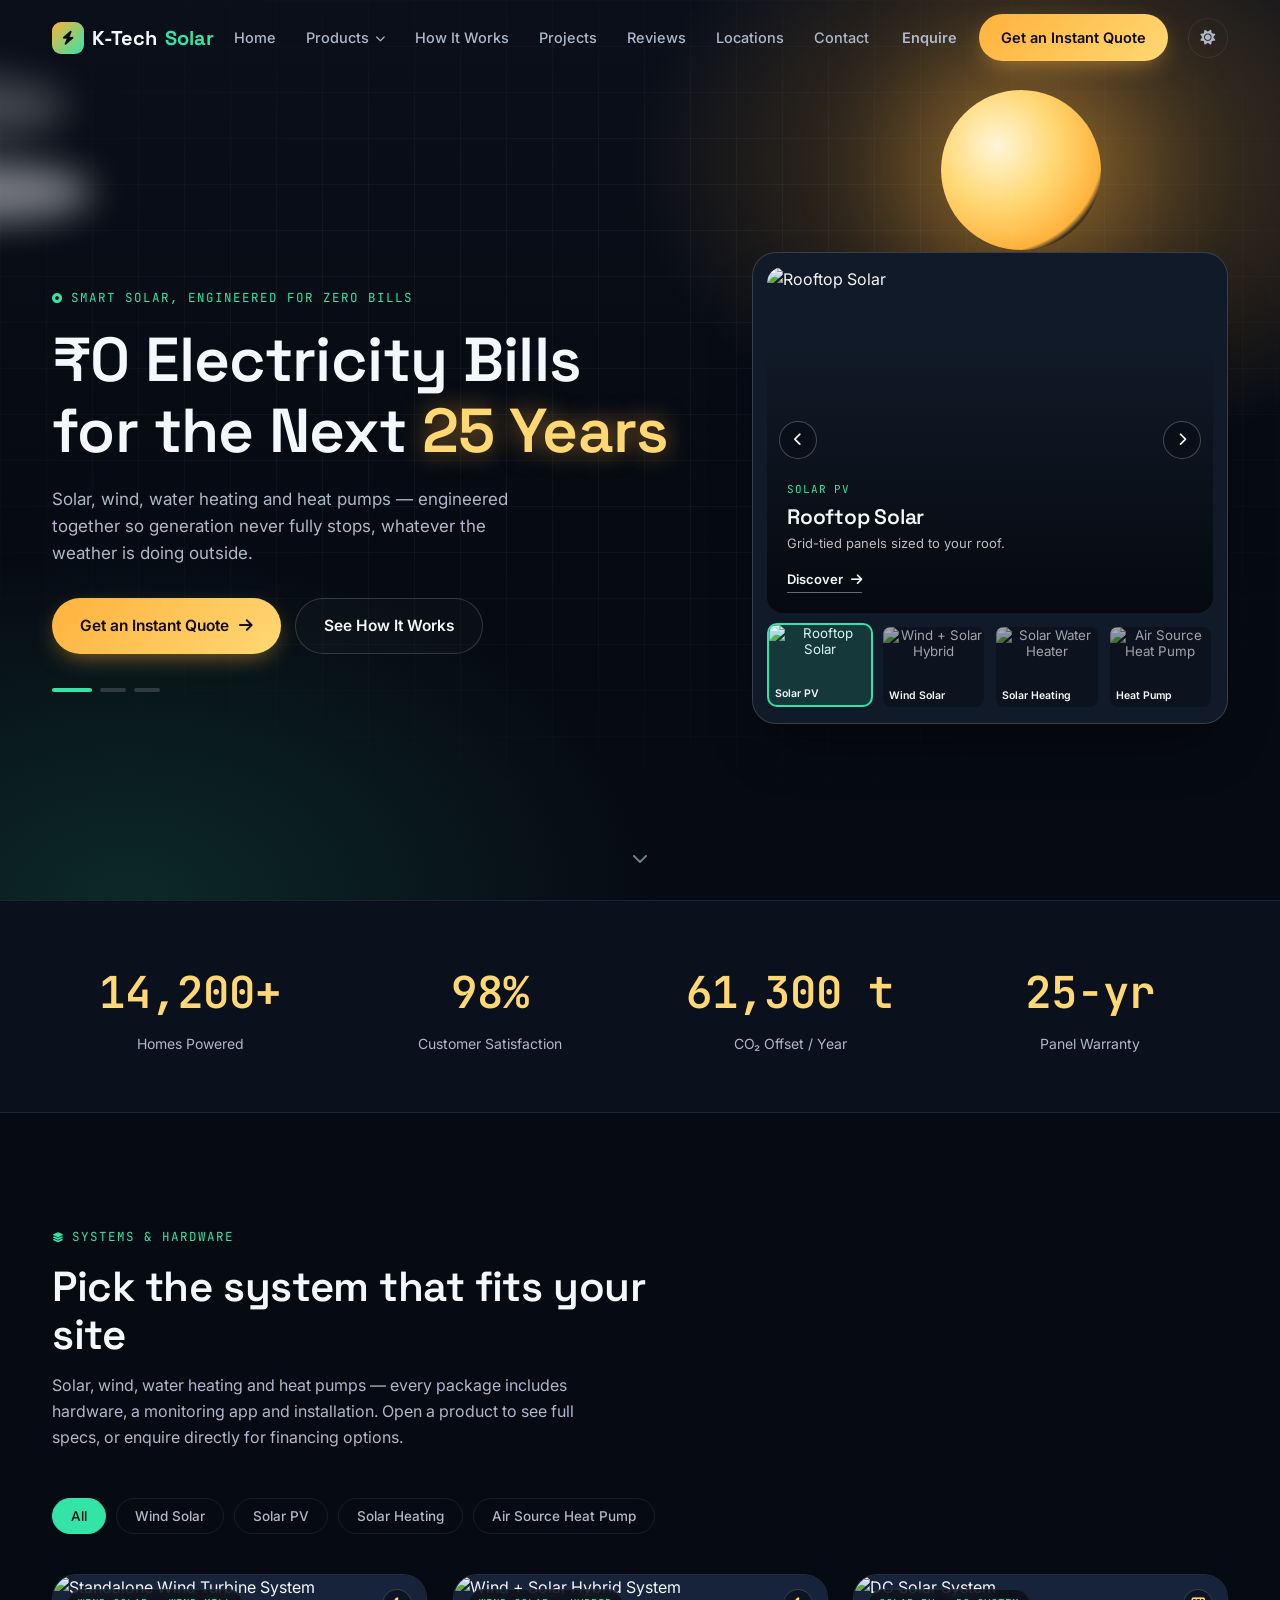
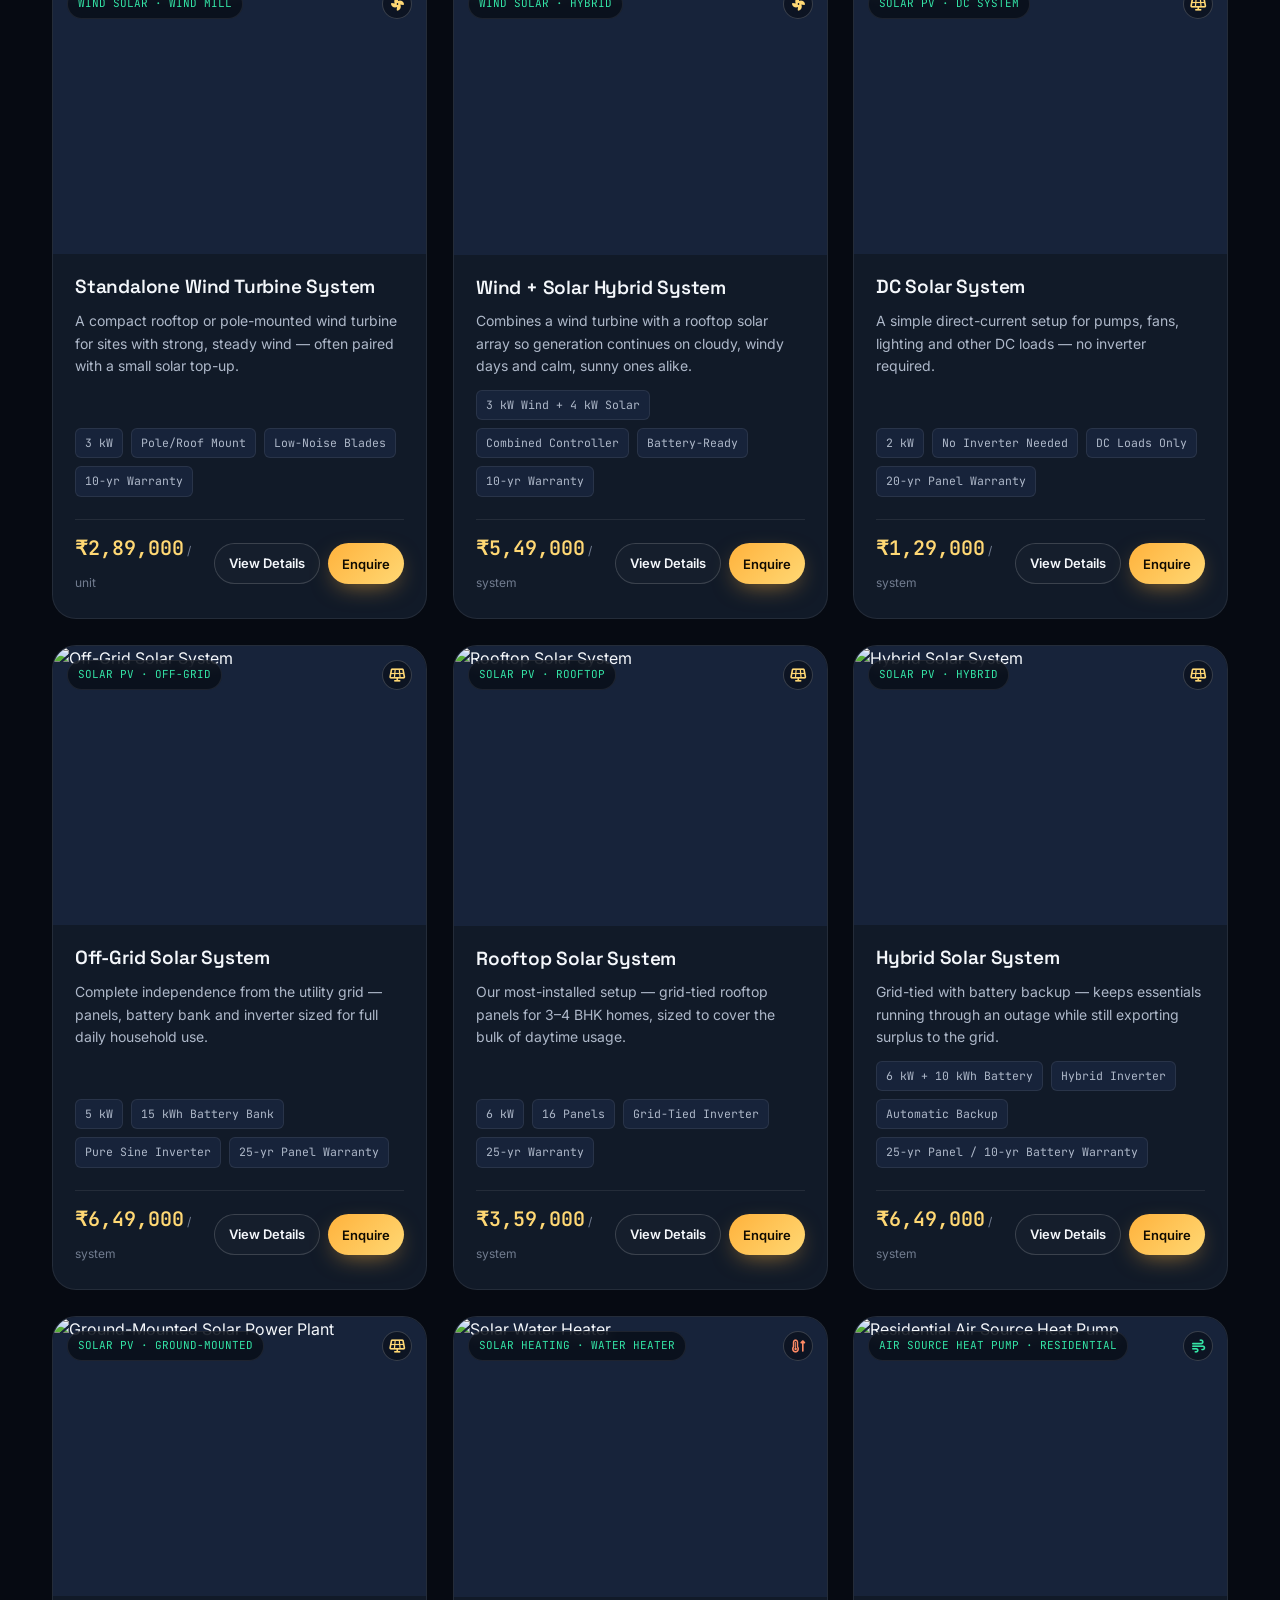
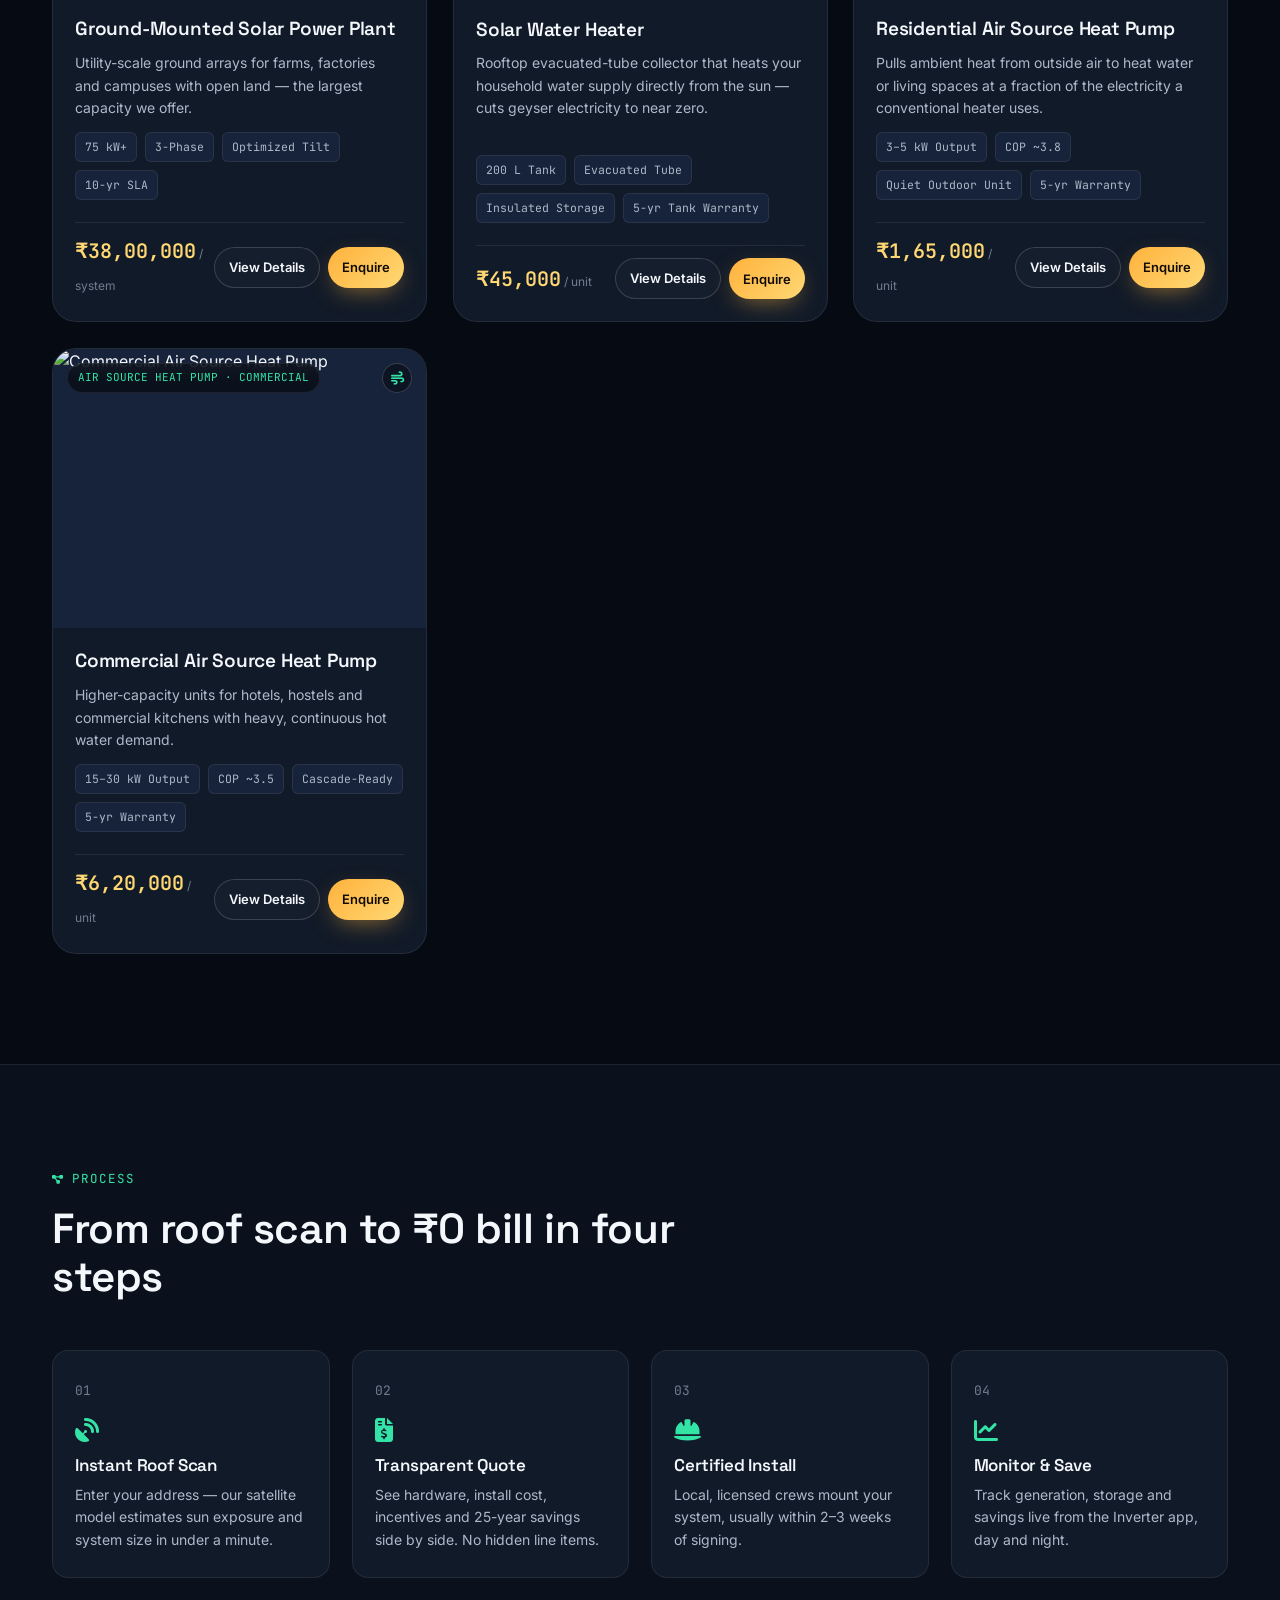
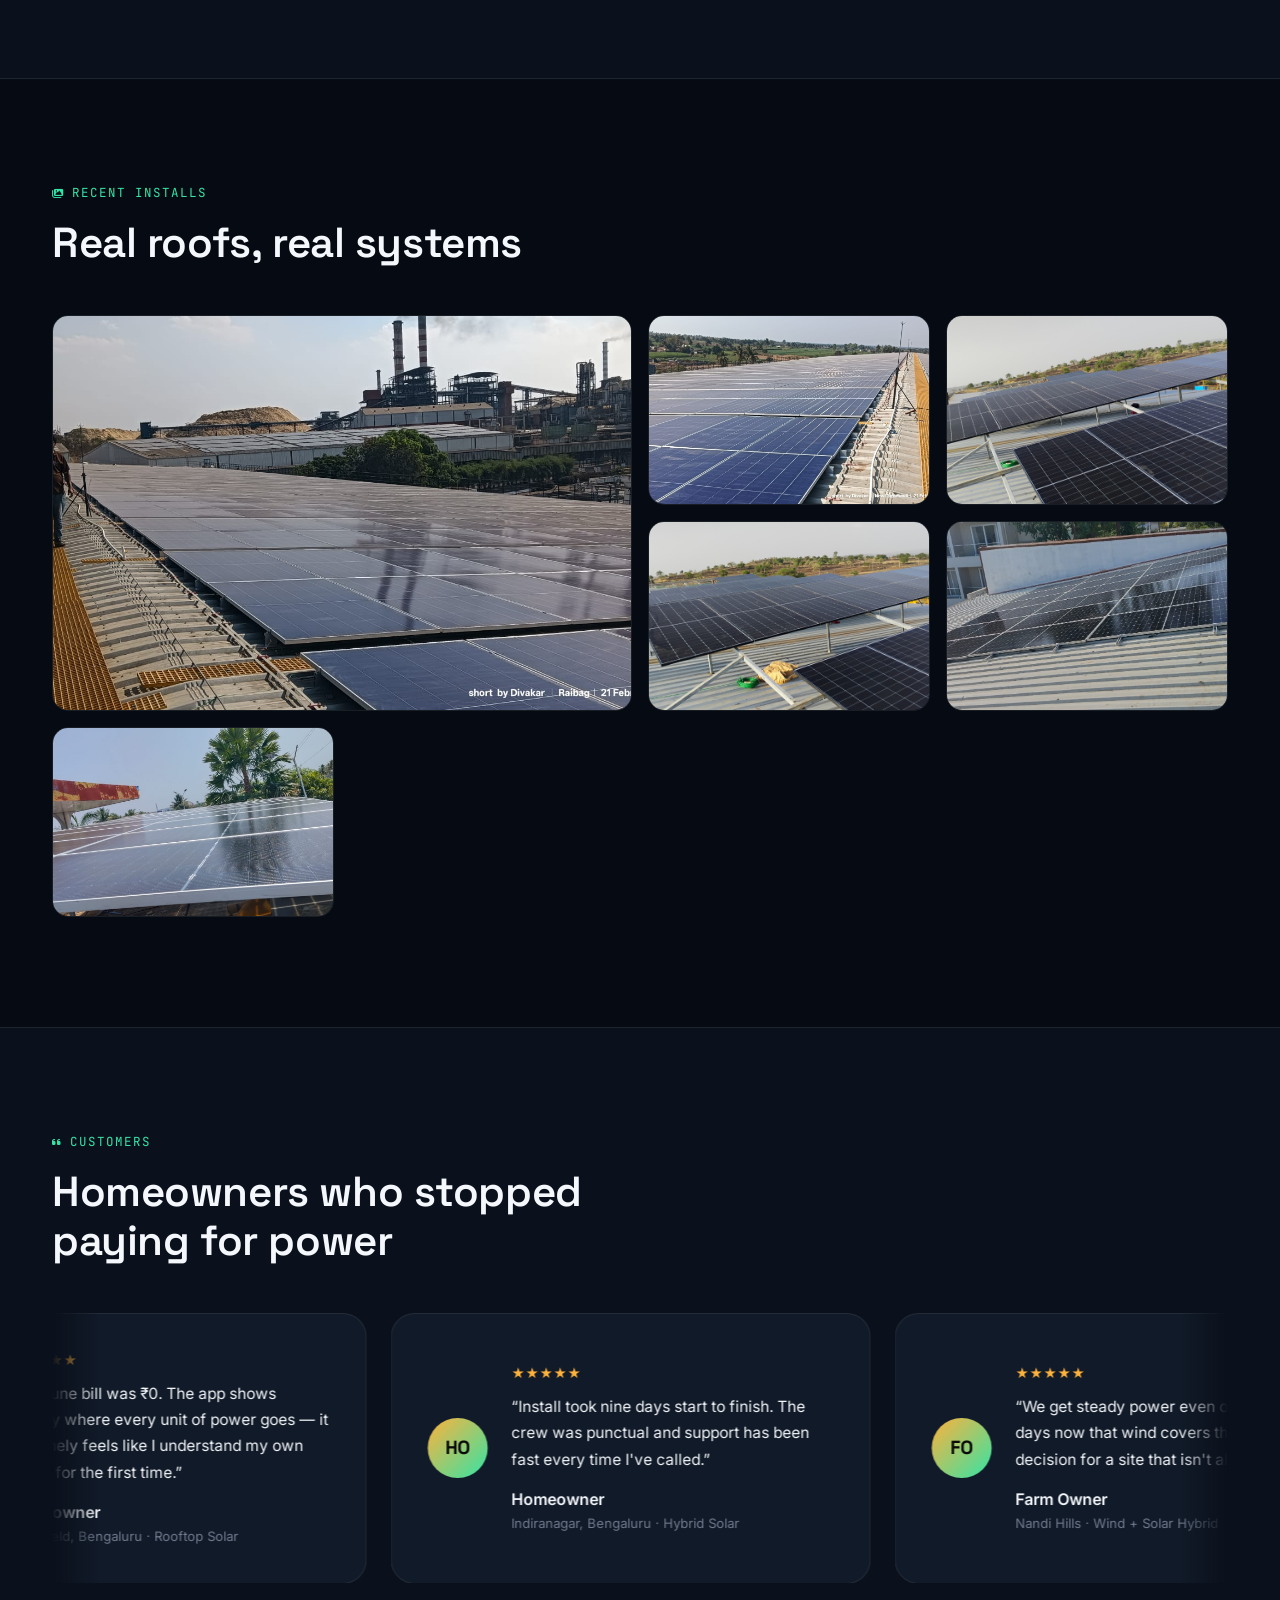
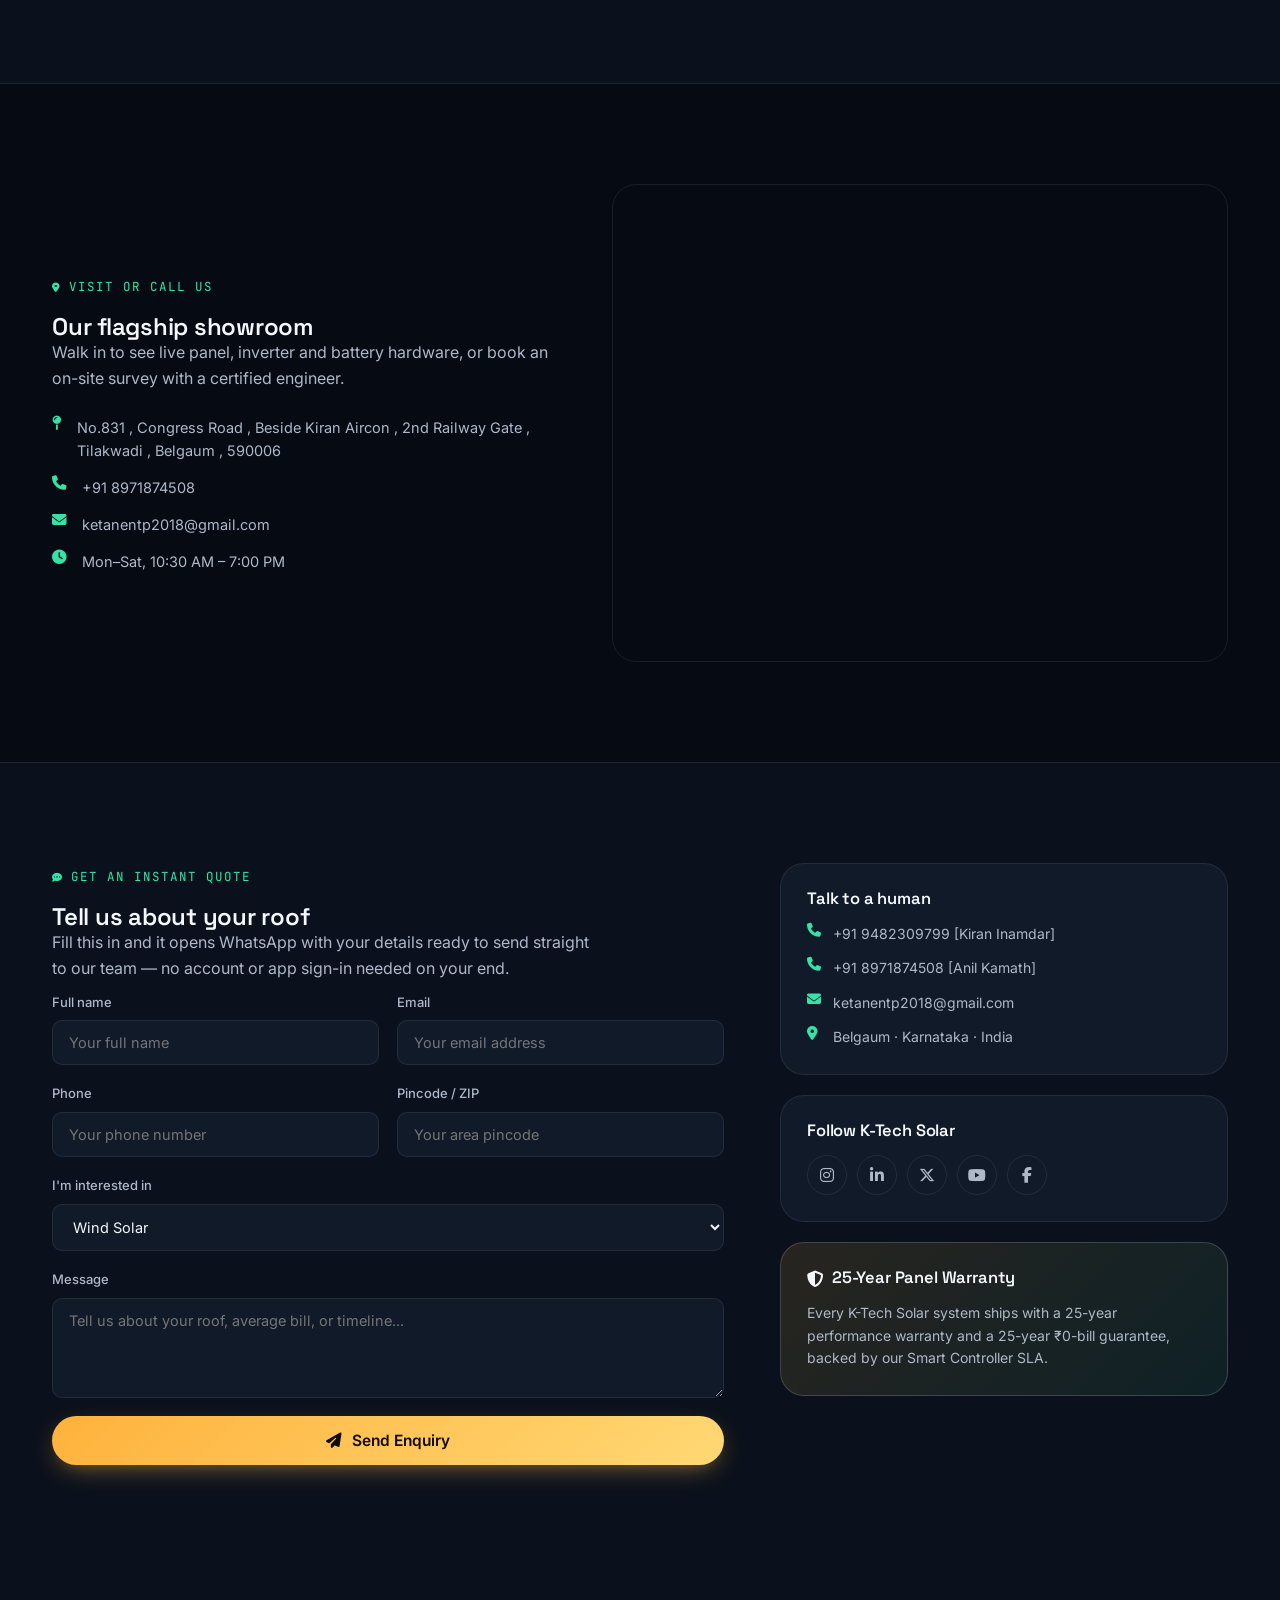
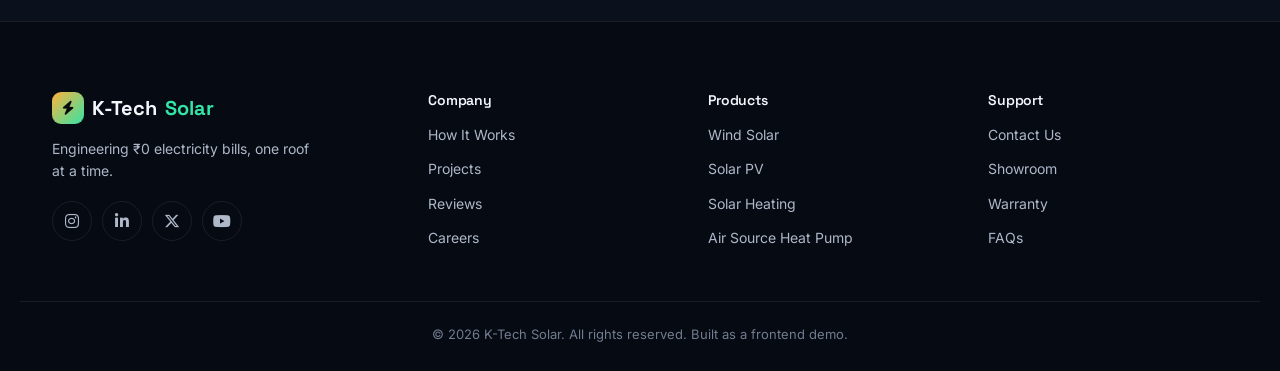
==== commit 83ea8008: "second commit" ====
--- a/index.html
+++ b/index.html
@@ -3,8 +3,8 @@
 <head>
 <meta charset="UTF-8">
 <meta name="viewport" content="width=device-width, initial-scale=1.0">
-<title>Helion Solar — Own the Sun</title>
-<meta name="description" content="Helion Solar designs smart solar systems that erase your electricity bill for years. Get an instant quote and go solar today.">
+<title>K-Tech Solar — Own the Power.</title>
+<meta name="description" content="K-Tech Solar designs smart solar systems that erase your electricity bill for years. Get an instant quote and go solar today.">
 
 <!-- ==========================================================
      THEME — set the saved theme (or default 'dark') before paint
@@ -13,7 +13,7 @@
      ========================================================== -->
 <script>
   (function () {
-    var saved = localStorage.getItem("helion-theme");
+    var saved = localStorage.getItem("ktech-theme");
     document.documentElement.setAttribute("data-theme", saved || "dark");
   })();
 </script>
@@ -48,7 +48,7 @@
   <nav class="navbar container">
     <a href="#home" class="brand">
       <span class="brand-mark"><i class="fa-solid fa-bolt"></i></span>
-      Helion<span class="brand-accent">Solar</span>
+      K-Tech<span class="brand-accent">Solar</span>
     </a>
 
     <ul class="nav-links" id="navLinks">
@@ -123,7 +123,7 @@
     <div class="hero-text">
       <span class="eyebrow"><i class="fa-solid fa-circle-dot"></i> Smart Solar, Engineered for Zero Bills</span>
       <h1 class="hero-slide-copy is-active" data-copy="0">
-        ₹0 Electricity Bills<br>for the Next <span class="text-glow">7 Years</span>
+        ₹0 Electricity Bills<br>for the Next <span class="text-glow">25 Years</span>
       </h1>
       <h1 class="hero-slide-copy" data-copy="1">
         Turn Your Roof<br>Into a <span class="text-glow">Power Plant</span>
@@ -243,7 +243,7 @@
         <span class="step-index">02</span>
         <i class="fa-solid fa-file-invoice-dollar step-icon"></i>
         <h3>Transparent Quote</h3>
-        <p>See hardware, install cost, incentives and 7-year savings side by side. No hidden line items.</p>
+        <p>See hardware, install cost, incentives and 25-year savings side by side. No hidden line items.</p>
       </div>
       <div class="step-card reveal">
         <span class="step-index">03</span>
@@ -255,7 +255,7 @@
         <span class="step-index">04</span>
         <i class="fa-solid fa-chart-line step-icon"></i>
         <h3>Monitor &amp; Save</h3>
-        <p>Track generation, storage and savings live from the Helion app, day and night.</p>
+        <p>Track generation, storage and savings live from the Inverter app, day and night.</p>
       </div>
     </div>
   </div>
@@ -308,10 +308,10 @@
       <h2>Our flagship showroom</h2>
       <p class="section-sub">Walk in to see live panel, inverter and battery hardware, or book an on-site survey with a certified engineer.</p>
       <ul class="location-list">
-        <li><i class="fa-solid fa-map-pin"></i> 4th Block, Koramangala, Bengaluru, Karnataka 560034</li>
-        <li><i class="fa-solid fa-phone"></i> +91 80 4567 1234</li>
-        <li><i class="fa-solid fa-envelope"></i> hello@helionsolar.example</li>
-        <li><i class="fa-solid fa-clock"></i> Mon–Sat, 9:00 AM – 7:00 PM</li>
+        <li><i class="fa-solid fa-map-pin"></i> No.831 , Congress Road , Beside Kiran Aircon , 2nd Railway Gate , Tilakwadi , Belgaum , 590006</li>
+        <li><i class="fa-solid fa-phone"></i> +91 8971874508</li>
+        <li><i class="fa-solid fa-envelope"></i> ketanentp2018@gmail.com</li>
+        <li><i class="fa-solid fa-clock"></i> Mon–Sat, 10:30 AM – 7:00 PM</li>
       </ul>
     </div>
 
@@ -319,8 +319,8 @@
       <!-- Replace the src below with your real business address embed from Google Maps
            (Share > Embed a map) once you have one. -->
       <iframe
-        title="Helion Solar showroom location"
-        src="https://www.google.com/maps?q=Koramangala,Bengaluru&output=embed"
+        title="K-Tech Solar showroom location"
+        src="https://www.google.com/maps/embed?pb=!1m17!1m12!1m3!1d3838.4738951339095!2d74.49739357513093!3d15.831671184813908!2m3!1f0!2f0!3f0!3m2!1i1024!2i768!4f13.1!3m2!1m1!2zMTXCsDQ5JzU0LjAiTiA3NMKwMjknNTkuOSJF!5e0!3m2!1sen!2sin!4v1784985910929!5m2!1sen!2sin"
         loading="lazy"
         referrerpolicy="no-referrer-when-downgrade">
       </iframe>
@@ -389,14 +389,15 @@
       <div class="contact-card">
         <h3>Talk to a human</h3>
         <ul class="contact-detail-list">
-          <li><i class="fa-solid fa-phone"></i> +91 80 4567 1234</li>
-          <li><i class="fa-solid fa-envelope"></i> hello@helionsolar.example</li>
-          <li><i class="fa-solid fa-location-dot"></i> Bengaluru · Karnataka · India</li>
+          <li><i class="fa-solid fa-phone"></i>+91 9482309799 [Kiran Inamdar]</li>
+          <li><i class="fa-solid fa-phone"></i>+91 8971874508 [Anil Kamath]</li>
+          <li><i class="fa-solid fa-envelope"></i> ketanentp2018@gmail.com</li>
+          <li><i class="fa-solid fa-location-dot"></i> Belgaum · Karnataka · India</li>
         </ul>
       </div>
 
       <div class="contact-card">
-        <h3>Follow Helion Solar</h3>
+        <h3>Follow K-Tech Solar</h3>
         <div class="socials">
           <a href="#" aria-label="Instagram"><i class="fa-brands fa-instagram"></i></a>
           <a href="#" aria-label="LinkedIn"><i class="fa-brands fa-linkedin-in"></i></a>
@@ -408,7 +409,7 @@
 
       <div class="contact-card contact-card--dark">
         <h3><i class="fa-solid fa-shield-halved"></i> 25-Year Panel Warranty</h3>
-        <p>Every Helion system ships with a 25-year performance warranty and a 7-year ₹0-bill guarantee, backed by our Smart Controller SLA.</p>
+        <p>Every K-Tech Solar system ships with a 25-year performance warranty and a 25-year ₹0-bill guarantee, backed by our Smart Controller SLA.</p>
       </div>
     </div>
   </div>
@@ -429,7 +430,7 @@
     <div class="footer-brand">
       <a href="#home" class="brand">
         <span class="brand-mark"><i class="fa-solid fa-bolt"></i></span>
-        Helion<span class="brand-accent">Solar</span>
+        K-Tech<span class="brand-accent">Solar</span>
       </a>
       <p>Engineering ₹0 electricity bills, one roof at a time.</p>
       <div class="socials">
@@ -466,7 +467,7 @@
   </div>
 
   <div class="container footer-bottom">
-    <p>&copy; <span id="year"></span> Helion Solar. All rights reserved. Built as a frontend demo.</p>
+    <p>&copy; <span id="year"></span> K-Tech Solar. All rights reserved. Built as a frontend demo.</p>
   </div>
 </footer>
 
